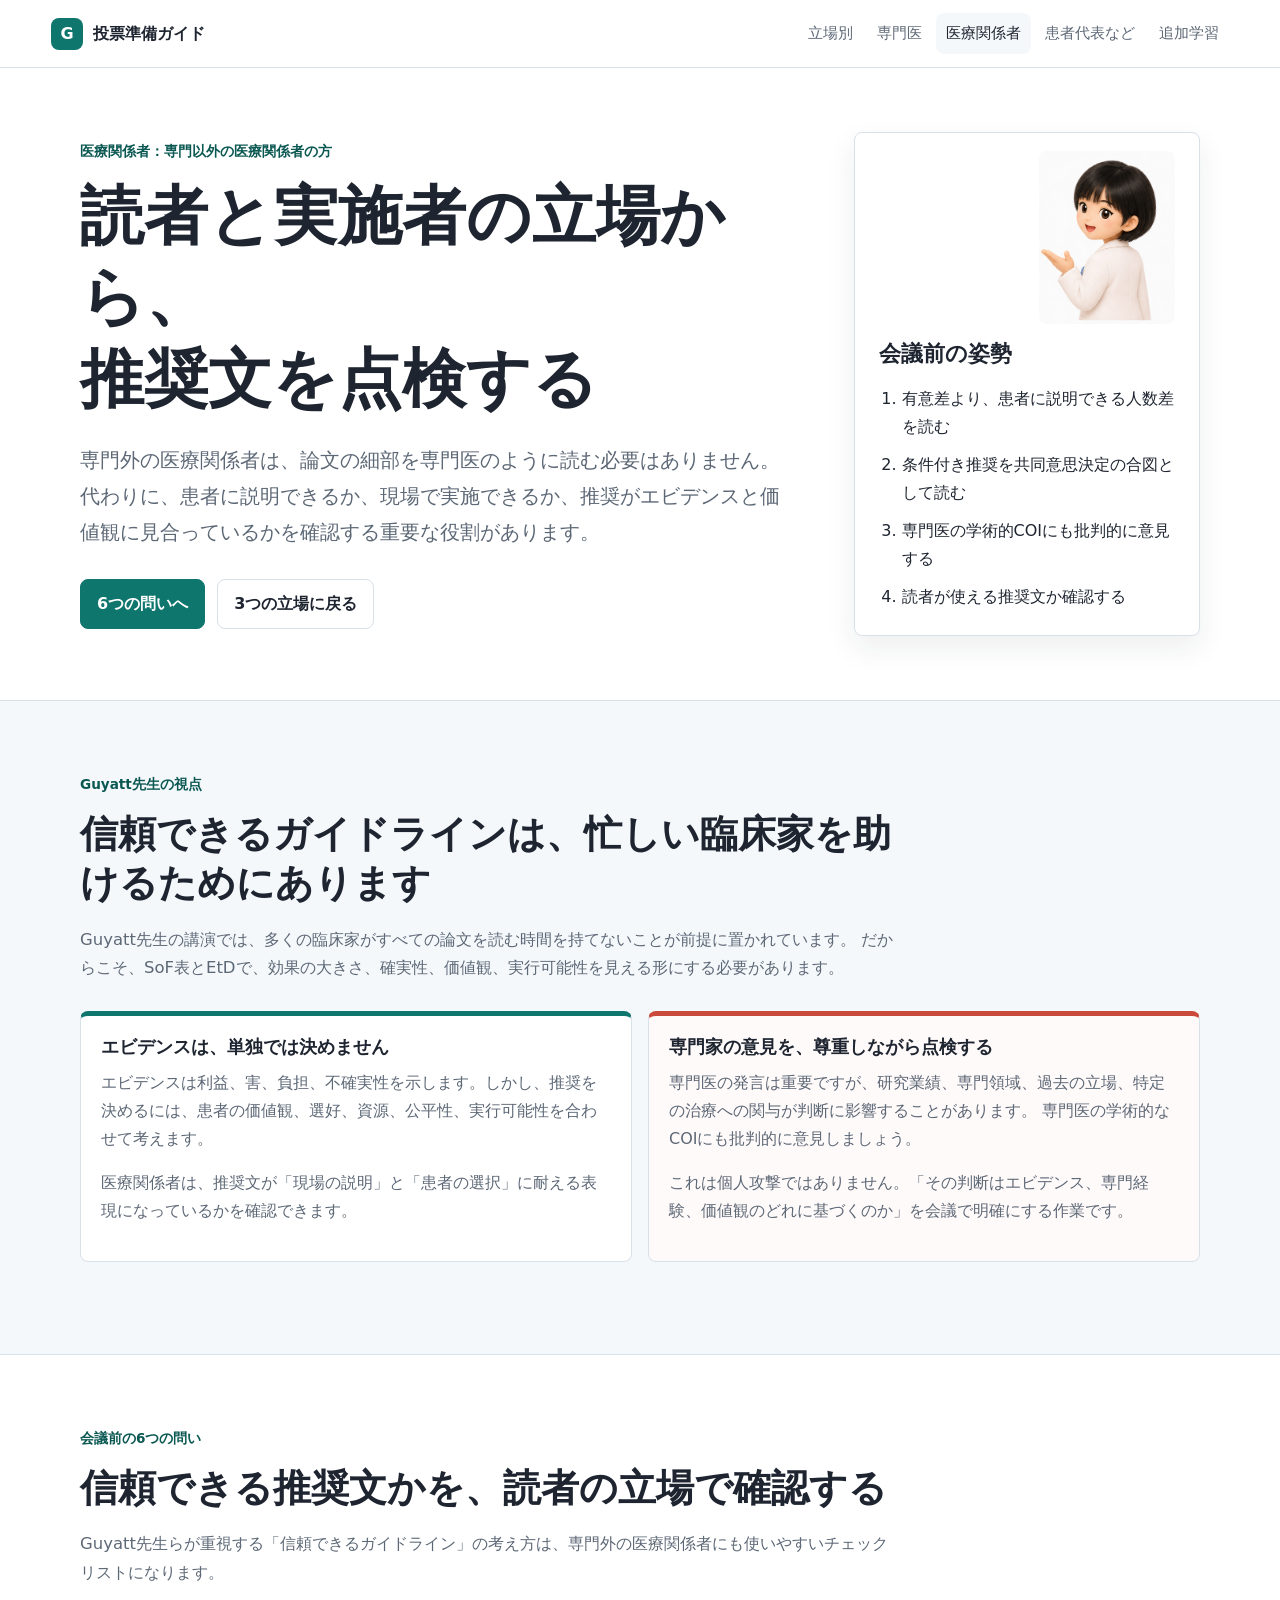
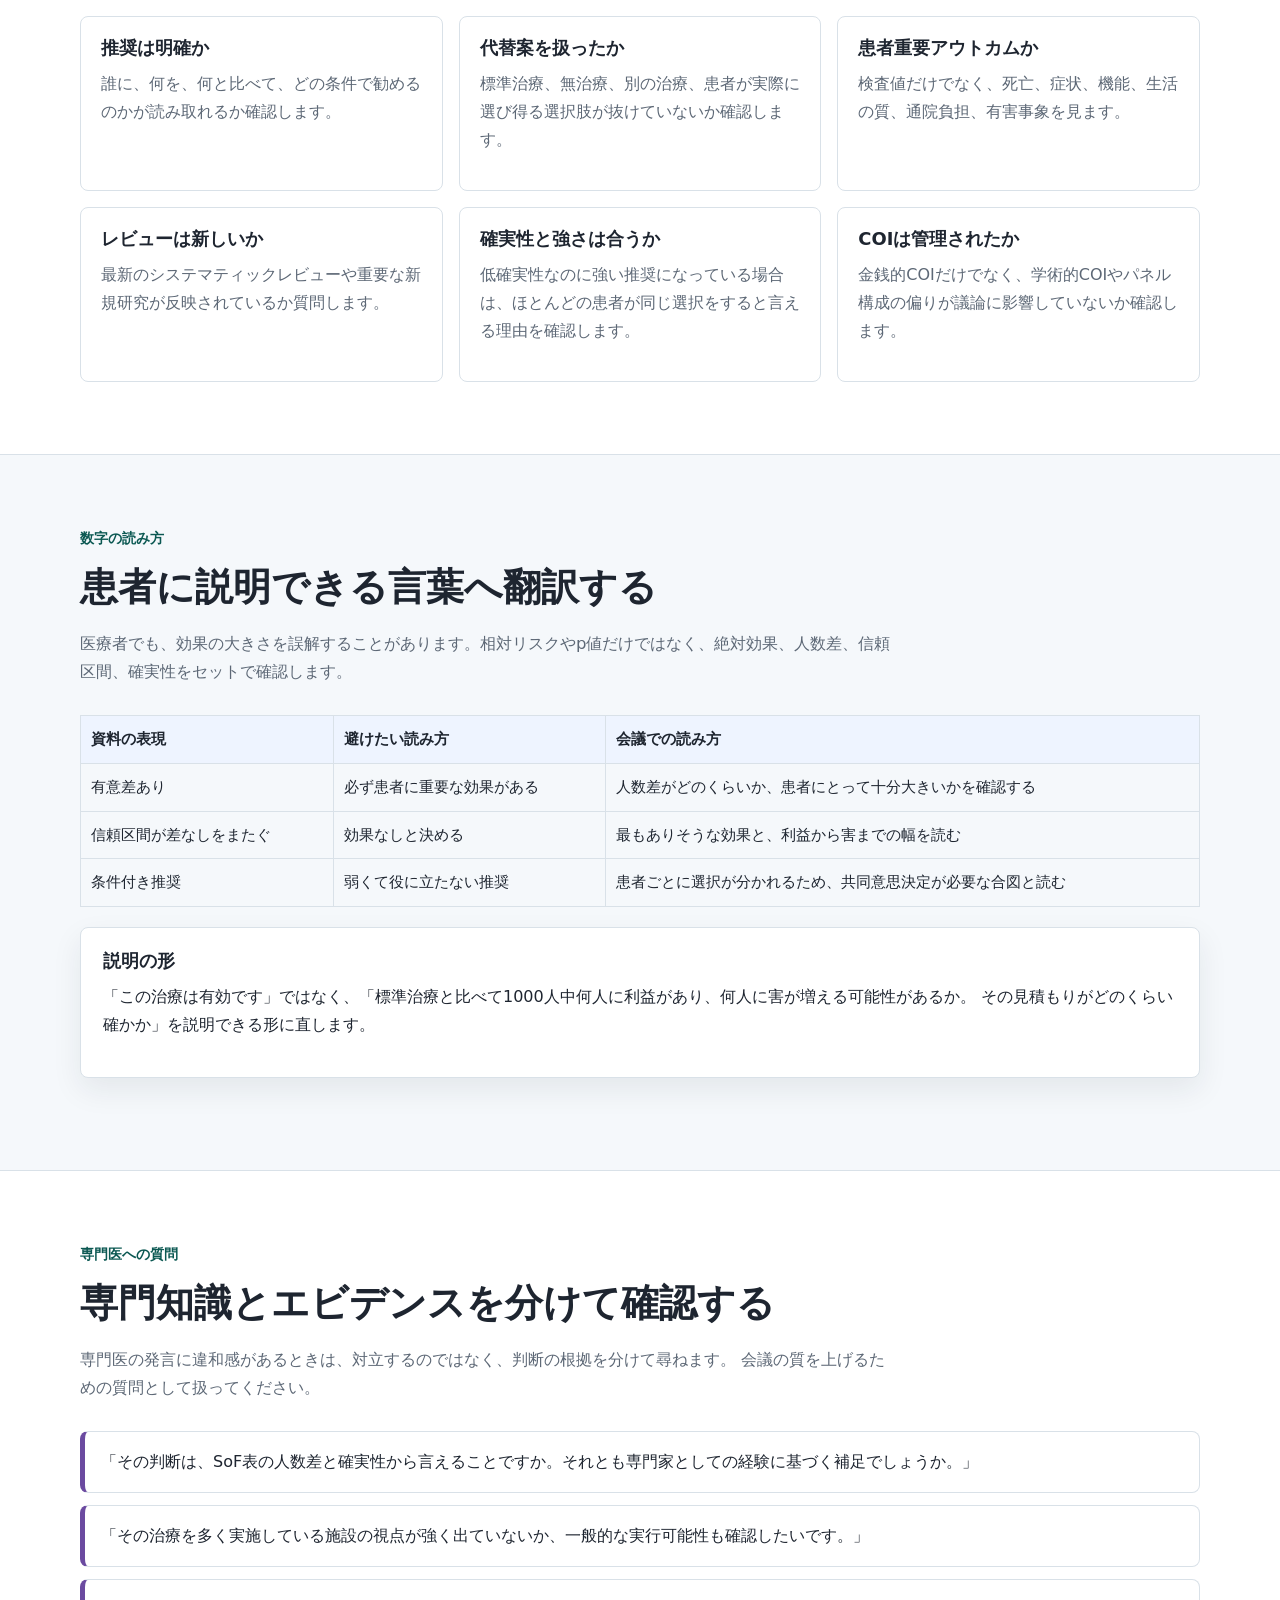
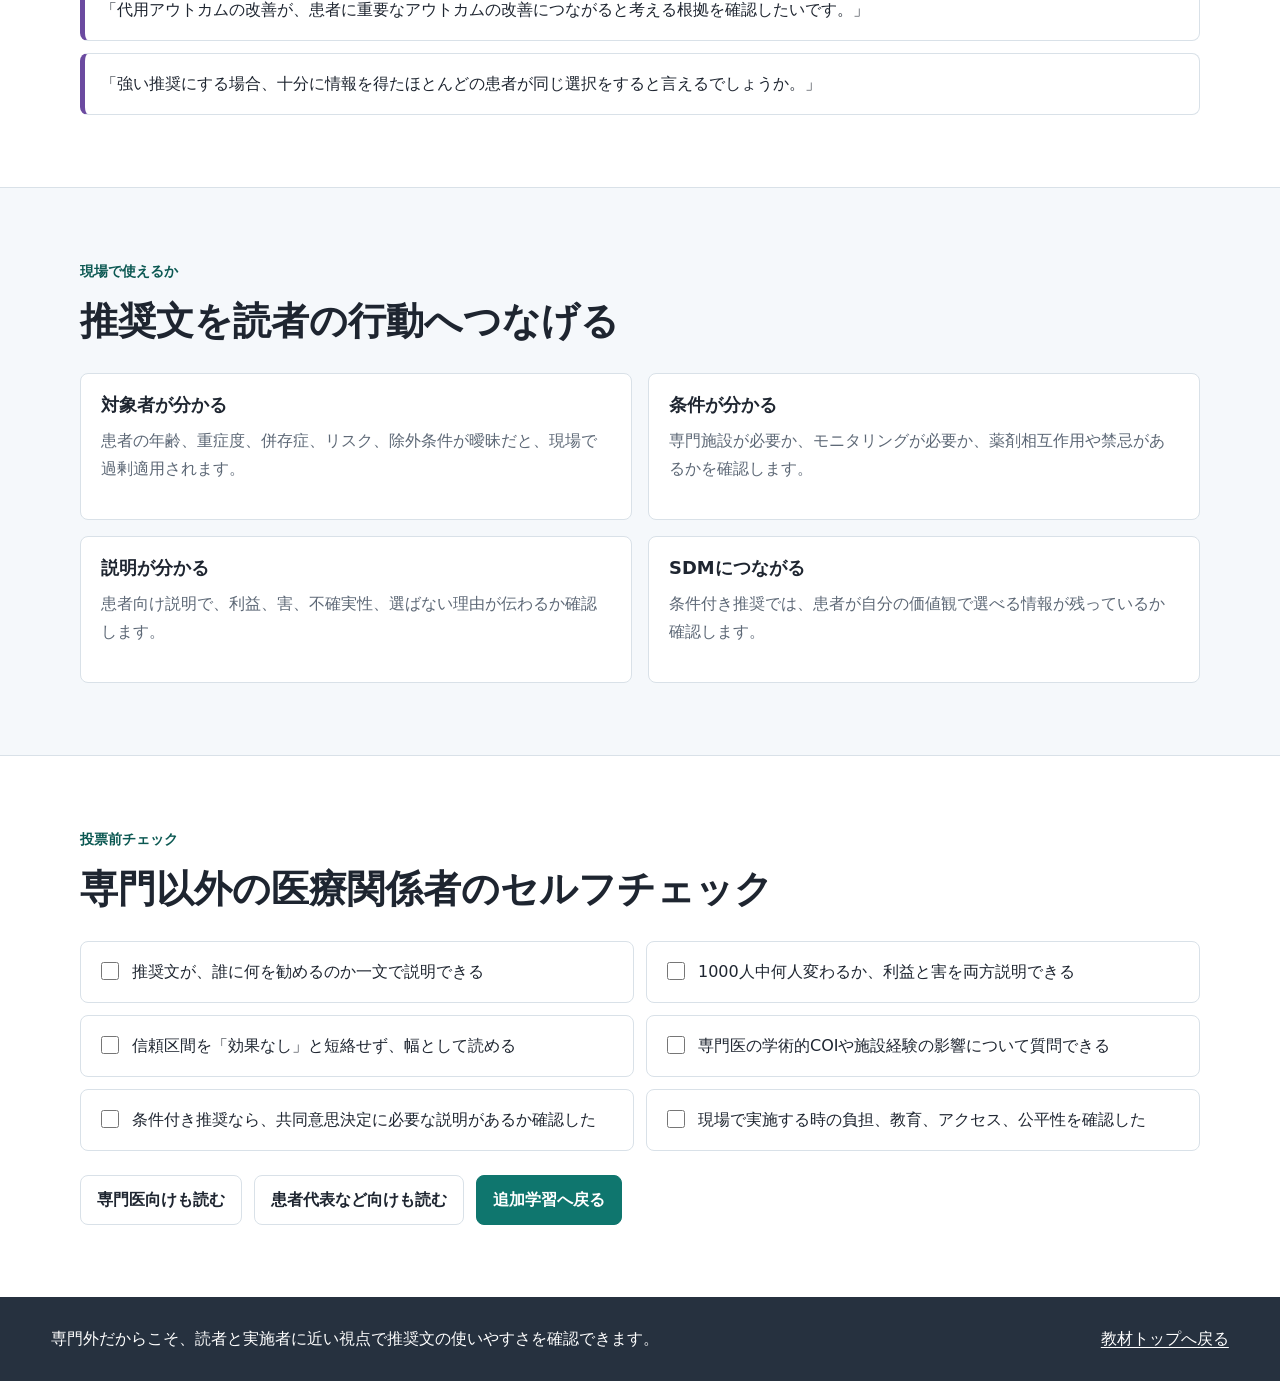
==== clinician.html @ 9519b61e "Add role-specific panelist guide pages" ====
<!doctype html>
<html lang="ja">
  <head>
    <meta charset="utf-8">
    <meta name="viewport" content="width=device-width, initial-scale=1">
    <title>専門以外の医療関係者向け：診療ガイドラインパネル会議前の読み方</title>
    <meta
      name="description"
      content="専門外の医療関係者が、診療ガイドラインパネル会議前に推奨文、SoF表、EtD、専門医の学術的COIを確認するための補強ページ。"
    >
    <link rel="stylesheet" href="assets/styles.css">
  </head>
  <body>
    <header class="topbar" data-topbar>
      <a class="brand" href="index.html#top" aria-label="教材トップへ">
        <span class="brand-mark" aria-hidden="true">G</span>
        <span>投票準備ガイド</span>
      </a>
      <nav class="topnav" aria-label="立場別ページナビゲーション">
        <a href="index.html#audience-paths">立場別</a>
        <a href="specialist.html">専門医</a>
        <a href="clinician.html" aria-current="page">医療関係者</a>
        <a href="public.html">患者代表など</a>
        <a href="index.html#advanced-learning">追加学習</a>
      </nav>
    </header>

    <main>
      <section class="hero section audience-hero">
        <div class="hero-copy">
          <p class="eyebrow">医療関係者：専門以外の医療関係者の方</p>
          <h1>
            <span class="phrase">読者と実施者の立場から、</span><span class="phrase">推奨文を点検する</span>
          </h1>
          <p class="lead">
            専門外の医療関係者は、論文の細部を専門医のように読む必要はありません。
            代わりに、患者に説明できるか、現場で実施できるか、推奨がエビデンスと価値観に見合っているかを確認する重要な役割があります。
          </p>
          <div class="page-actions">
            <a class="button primary" href="#six-questions">6つの問いへ</a>
            <a class="button secondary" href="index.html#audience-paths">3つの立場に戻る</a>
          </div>
        </div>
        <aside class="hero-tool role-tool">
          <img class="mentor-avatar" src="assets/mentor/mentor-guide.jpg" alt="案内役が説明しているイラスト">
          <h2>会議前の姿勢</h2>
          <ol class="goal-list">
            <li>有意差より、患者に説明できる人数差を読む</li>
            <li>条件付き推奨を共同意思決定の合図として読む</li>
            <li>専門医の学術的COIにも批判的に意見する</li>
            <li>読者が使える推奨文か確認する</li>
          </ol>
        </aside>
      </section>

      <section class="section band">
        <div class="section-head">
          <p class="eyebrow">Guyatt先生の視点</p>
          <h2>信頼できるガイドラインは、忙しい臨床家を助けるためにあります</h2>
          <p>
            Guyatt先生の講演では、多くの臨床家がすべての論文を読む時間を持てないことが前提に置かれています。
            だからこそ、SoF表とEtDで、効果の大きさ、確実性、価値観、実行可能性を見える形にする必要があります。
          </p>
        </div>
        <div class="concept-grid">
          <article class="concept-card">
            <h3>エビデンスは、単独では決めません</h3>
            <p>
              エビデンスは利益、害、負担、不確実性を示します。しかし、推奨を決めるには、患者の価値観、選好、資源、公平性、実行可能性を合わせて考えます。
            </p>
            <p class="muted">
              医療関係者は、推奨文が「現場の説明」と「患者の選択」に耐える表現になっているかを確認できます。
            </p>
          </article>
          <article class="concept-card strong-card">
            <h3>専門家の意見を、尊重しながら点検する</h3>
            <p>
              専門医の発言は重要ですが、研究業績、専門領域、過去の立場、特定の治療への関与が判断に影響することがあります。
              専門医の学術的なCOIにも批判的に意見しましょう。
            </p>
            <p class="muted">
              これは個人攻撃ではありません。「その判断はエビデンス、専門経験、価値観のどれに基づくのか」を会議で明確にする作業です。
            </p>
          </article>
        </div>
      </section>

      <section id="six-questions" class="section">
        <div class="section-head">
          <p class="eyebrow">会議前の6つの問い</p>
          <h2>信頼できる推奨文かを、読者の立場で確認する</h2>
          <p>
            Guyatt先生らが重視する「信頼できるガイドライン」の考え方は、専門外の医療関係者にも使いやすいチェックリストになります。
          </p>
        </div>
        <div class="route-grid">
          <article class="info-card">
            <h3>推奨は明確か</h3>
            <p>誰に、何を、何と比べて、どの条件で勧めるのかが読み取れるか確認します。</p>
          </article>
          <article class="info-card">
            <h3>代替案を扱ったか</h3>
            <p>標準治療、無治療、別の治療、患者が実際に選び得る選択肢が抜けていないか確認します。</p>
          </article>
          <article class="info-card">
            <h3>患者重要アウトカムか</h3>
            <p>検査値だけでなく、死亡、症状、機能、生活の質、通院負担、有害事象を見ます。</p>
          </article>
          <article class="info-card">
            <h3>レビューは新しいか</h3>
            <p>最新のシステマティックレビューや重要な新規研究が反映されているか質問します。</p>
          </article>
          <article class="info-card">
            <h3>確実性と強さは合うか</h3>
            <p>低確実性なのに強い推奨になっている場合は、ほとんどの患者が同じ選択をすると言える理由を確認します。</p>
          </article>
          <article class="info-card">
            <h3>COIは管理されたか</h3>
            <p>金銭的COIだけでなく、学術的COIやパネル構成の偏りが議論に影響していないか確認します。</p>
          </article>
        </div>
      </section>

      <section class="section band">
        <div class="section-head">
          <p class="eyebrow">数字の読み方</p>
          <h2>患者に説明できる言葉へ翻訳する</h2>
          <p>
            医療者でも、効果の大きさを誤解することがあります。相対リスクやp値だけではなく、絶対効果、人数差、信頼区間、確実性をセットで確認します。
          </p>
        </div>
        <table class="mini-table">
          <thead>
            <tr>
              <th>資料の表現</th>
              <th>避けたい読み方</th>
              <th>会議での読み方</th>
            </tr>
          </thead>
          <tbody>
            <tr>
              <td>有意差あり</td>
              <td>必ず患者に重要な効果がある</td>
              <td>人数差がどのくらいか、患者にとって十分大きいかを確認する</td>
            </tr>
            <tr>
              <td>信頼区間が差なしをまたぐ</td>
              <td>効果なしと決める</td>
              <td>最もありそうな効果と、利益から害までの幅を読む</td>
            </tr>
            <tr>
              <td>条件付き推奨</td>
              <td>弱くて役に立たない推奨</td>
              <td>患者ごとに選択が分かれるため、共同意思決定が必要な合図と読む</td>
            </tr>
          </tbody>
        </table>
        <div class="example-panel">
          <h3>説明の形</h3>
          <p>
            「この治療は有効です」ではなく、「標準治療と比べて1000人中何人に利益があり、何人に害が増える可能性があるか。
            その見積もりがどのくらい確かか」を説明できる形に直します。
          </p>
        </div>
      </section>

      <section class="section">
        <div class="section-head">
          <p class="eyebrow">専門医への質問</p>
          <h2>専門知識とエビデンスを分けて確認する</h2>
          <p>
            専門医の発言に違和感があるときは、対立するのではなく、判断の根拠を分けて尋ねます。
            会議の質を上げるための質問として扱ってください。
          </p>
        </div>
        <div class="template-list">
          <p>「その判断は、SoF表の人数差と確実性から言えることですか。それとも専門家としての経験に基づく補足でしょうか。」</p>
          <p>「その治療を多く実施している施設の視点が強く出ていないか、一般的な実行可能性も確認したいです。」</p>
          <p>「代用アウトカムの改善が、患者に重要なアウトカムの改善につながると考える根拠を確認したいです。」</p>
          <p>「強い推奨にする場合、十分に情報を得たほとんどの患者が同じ選択をすると言えるでしょうか。」</p>
        </div>
      </section>

      <section class="section band">
        <div class="section-head">
          <p class="eyebrow">現場で使えるか</p>
          <h2>推奨文を読者の行動へつなげる</h2>
        </div>
        <div class="lesson-grid">
          <article class="lesson">
            <h3>対象者が分かる</h3>
            <p>患者の年齢、重症度、併存症、リスク、除外条件が曖昧だと、現場で過剰適用されます。</p>
          </article>
          <article class="lesson">
            <h3>条件が分かる</h3>
            <p>専門施設が必要か、モニタリングが必要か、薬剤相互作用や禁忌があるかを確認します。</p>
          </article>
          <article class="lesson">
            <h3>説明が分かる</h3>
            <p>患者向け説明で、利益、害、不確実性、選ばない理由が伝わるか確認します。</p>
          </article>
          <article class="lesson">
            <h3>SDMにつながる</h3>
            <p>条件付き推奨では、患者が自分の価値観で選べる情報が残っているか確認します。</p>
          </article>
        </div>
      </section>

      <section class="section">
        <div class="section-head">
          <p class="eyebrow">投票前チェック</p>
          <h2>専門以外の医療関係者のセルフチェック</h2>
        </div>
        <div class="checklist">
          <label><input type="checkbox"> 推奨文が、誰に何を勧めるのか一文で説明できる</label>
          <label><input type="checkbox"> 1000人中何人変わるか、利益と害を両方説明できる</label>
          <label><input type="checkbox"> 信頼区間を「効果なし」と短絡せず、幅として読める</label>
          <label><input type="checkbox"> 専門医の学術的COIや施設経験の影響について質問できる</label>
          <label><input type="checkbox"> 条件付き推奨なら、共同意思決定に必要な説明があるか確認した</label>
          <label><input type="checkbox"> 現場で実施する時の負担、教育、アクセス、公平性を確認した</label>
        </div>
        <div class="page-actions next-actions">
          <a class="button secondary" href="specialist.html">専門医向けも読む</a>
          <a class="button secondary" href="public.html">患者代表など向けも読む</a>
          <a class="button primary" href="index.html#advanced-learning">追加学習へ戻る</a>
        </div>
      </section>
    </main>

    <footer class="site-footer">
      <p>専門外だからこそ、読者と実施者に近い視点で推奨文の使いやすさを確認できます。</p>
      <a href="index.html#top">教材トップへ戻る</a>
    </footer>
  </body>
</html>
---- assets/styles.css ----
:root {
  --ink: #1e2530;
  --muted: #5d6876;
  --line: #d9e1e8;
  --paper: #ffffff;
  --soft: #f5f8fb;
  --teal: #0f766e;
  --teal-dark: #0b5852;
  --blue: #315fbc;
  --coral: #c94a3b;
  --amber: #b47705;
  --green: #2b7b42;
  --violet: #6b4aa0;
  --shadow: 0 12px 30px rgba(30, 37, 48, 0.08);
}

* {
  box-sizing: border-box;
}

html {
  scroll-behavior: smooth;
}

body {
  margin: 0;
  color: var(--ink);
  font-family: "Yu Gothic", "YuGothic", "Hiragino Sans", "Meiryo", system-ui, sans-serif;
  line-height: 1.75;
  background: var(--paper);
  overflow-x: hidden;
}

a {
  color: var(--blue);
  text-decoration-thickness: 0.08em;
  text-underline-offset: 0.18em;
}

img {
  max-width: 100%;
  display: block;
}

.topbar {
  position: sticky;
  top: 0;
  z-index: 20;
  display: flex;
  align-items: center;
  justify-content: space-between;
  gap: 24px;
  min-height: 68px;
  padding: 12px clamp(18px, 4vw, 56px);
  background: rgba(255, 255, 255, 0.94);
  border-bottom: 1px solid var(--line);
  backdrop-filter: blur(16px);
}

.brand {
  display: inline-flex;
  align-items: center;
  gap: 10px;
  color: var(--ink);
  font-weight: 700;
  text-decoration: none;
  white-space: nowrap;
}

.brand-mark {
  display: inline-grid;
  place-items: center;
  width: 32px;
  height: 32px;
  color: #fff;
  background: var(--teal);
  border-radius: 8px;
  font-weight: 800;
}

.topnav {
  display: flex;
  align-items: center;
  gap: 4px;
  flex-wrap: wrap;
  justify-content: flex-end;
}

.topnav a {
  padding: 7px 10px;
  color: var(--muted);
  text-decoration: none;
  border-radius: 8px;
  font-size: 0.94rem;
}

.topnav a:hover,
.topnav a:focus-visible,
.topnav a[aria-current="page"] {
  color: var(--ink);
  background: var(--soft);
}

.section {
  width: min(1120px, calc(100% - 32px));
  margin: 0 auto;
  padding: 72px 0;
}

section[id] {
  scroll-margin-top: 170px;
}

.band {
  width: 100%;
  max-width: none;
  padding-inline: max(16px, calc((100vw - 1120px) / 2));
  background: var(--soft);
  border-top: 1px solid var(--line);
  border-bottom: 1px solid var(--line);
}

.hero {
  display: grid;
  grid-template-columns: minmax(0, 1.35fr) minmax(310px, 0.65fr);
  gap: clamp(28px, 5vw, 56px);
  align-items: center;
  min-height: 680px;
  padding-top: 64px;
  padding-bottom: 64px;
}

.hero > * {
  min-width: 0;
}

.eyebrow {
  margin: 0 0 12px;
  color: var(--teal-dark);
  font-size: 0.85rem;
  font-weight: 800;
  letter-spacing: 0;
}

h1,
h2,
h3 {
  line-height: 1.28;
  letter-spacing: 0;
  overflow-wrap: break-word;
  line-break: strict;
}

p,
li,
dd,
figcaption,
td,
th,
label,
a {
  overflow-wrap: anywhere;
}

h1 {
  max-width: 840px;
  margin: 0;
  font-size: clamp(2.1rem, 5vw, 4.6rem);
}

.phrase {
  display: inline-block;
}

h2 {
  margin: 0 0 18px;
  font-size: clamp(1.7rem, 3vw, 2.6rem);
}

h3 {
  margin: 0 0 10px;
  font-size: 1.12rem;
}

p {
  margin: 0 0 1rem;
}

.lead {
  max-width: 780px;
  margin-top: 22px;
  color: var(--muted);
  font-size: clamp(1.05rem, 2vw, 1.28rem);
}

.hero-actions {
  display: flex;
  flex-wrap: wrap;
  gap: 12px;
  margin-top: 28px;
}

.page-actions {
  display: flex;
  flex-wrap: wrap;
  gap: 12px;
  margin-top: 28px;
}

.button {
  display: inline-flex;
  align-items: center;
  justify-content: center;
  min-height: 44px;
  padding: 10px 16px;
  border: 1px solid var(--line);
  border-radius: 8px;
  font: inherit;
  font-weight: 700;
  text-decoration: none;
  cursor: pointer;
}

.button.primary {
  color: #fff;
  background: var(--teal);
  border-color: var(--teal);
}

.button.secondary {
  color: var(--ink);
  background: #fff;
}

.button:hover,
.button:focus-visible {
  border-color: var(--teal);
}

.hero-tool,
.check-panel,
.case-box,
.vote-form {
  padding: 24px;
  background: #fff;
  border: 1px solid var(--line);
  border-radius: 8px;
  box-shadow: var(--shadow);
}

.hero-tool h2 {
  font-size: 1.35rem;
}

.audience-hero {
  min-height: 0;
}

.role-tool {
  align-self: start;
}

.mentor-avatar {
  width: 150px;
  max-width: 46%;
  margin: -6px 0 16px auto;
  border-radius: 8px;
}

.goal-list {
  padding-left: 1.4rem;
  margin: 0;
}

.goal-list li + li {
  margin-top: 10px;
}

.section-head {
  max-width: 820px;
  margin-bottom: 28px;
}

.section-head p:not(.eyebrow) {
  color: var(--muted);
  font-size: 1.03rem;
}

.figure-panel {
  margin: 28px 0;
  padding: clamp(14px, 2vw, 22px);
  background: #fff;
  border: 1px solid var(--line);
  border-radius: 8px;
  box-shadow: var(--shadow);
  overflow-x: auto;
}

.figure-panel.compact {
  margin: 0;
}

figcaption {
  margin-top: 14px;
  color: var(--muted);
  font-size: 0.94rem;
}

.route-grid,
.concept-grid,
.lesson-grid,
.etd-grid {
  display: grid;
  grid-template-columns: repeat(3, minmax(0, 1fr));
  gap: 16px;
}

.route-grid.four-step {
  grid-template-columns: repeat(4, minmax(0, 1fr));
}

.concept-grid {
  grid-template-columns: repeat(2, minmax(0, 1fr));
  margin-bottom: 20px;
}

.lesson-grid,
.etd-grid {
  grid-template-columns: repeat(2, minmax(0, 1fr));
}

.info-card,
.concept-card,
.lesson,
.etd-grid article,
.timeline-item,
.post-flow article {
  min-width: 0;
  padding: 20px;
  background: #fff;
  border: 1px solid var(--line);
  border-radius: 8px;
}

.concept-card {
  border-top: 5px solid var(--teal);
}

.concept-card.strong-card {
  border-top-color: var(--coral);
  background: #fffafa;
}

.info-card p,
.concept-card p,
.lesson p,
.etd-grid p,
.timeline p,
.muted {
  color: var(--muted);
}

.narrow-head {
  margin-top: 28px;
}

.reading-steps,
.example-panel {
  margin: 20px 0;
  padding: 22px;
  background: #fff;
  border: 1px solid var(--line);
  border-radius: 8px;
  box-shadow: var(--shadow);
}

.video-layout {
  display: grid;
  grid-template-columns: minmax(0, 1fr);
  gap: 20px;
  align-items: stretch;
  max-width: 780px;
}

.video-card {
  position: relative;
  min-height: 320px;
  overflow: hidden;
  background: #101722;
  border: 1px solid var(--line);
  border-radius: 8px;
  box-shadow: var(--shadow);
}

.video-link {
  display: block;
  color: #fff;
  text-decoration: none;
}

.video-link img {
  width: 100%;
  height: 100%;
  min-height: 320px;
  object-fit: cover;
  opacity: 0.76;
}

.play-badge {
  position: absolute;
  left: 24px;
  bottom: 24px;
  display: inline-flex;
  align-items: center;
  min-height: 46px;
  padding: 10px 16px;
  color: #fff;
  background: var(--teal);
  border-radius: 8px;
  font-weight: 800;
  box-shadow: 0 10px 26px rgba(0, 0, 0, 0.22);
}

.video-card iframe {
  position: absolute;
  inset: 0;
  width: 100%;
  height: 100%;
  border: 0;
}

.meeting-layout {
  display: grid;
  grid-template-columns: minmax(0, 1.05fr) minmax(320px, 0.95fr);
  gap: 22px;
  align-items: start;
}

.meeting-photo {
  margin: 0;
  padding: 14px;
  background: #fff;
  border: 1px solid var(--line);
  border-radius: 8px;
  box-shadow: var(--shadow);
}

.meeting-photo img {
  width: 100%;
  aspect-ratio: 16 / 10;
  object-fit: cover;
  border-radius: 6px;
}

.meeting-points {
  display: grid;
  grid-template-columns: repeat(2, minmax(0, 1fr));
  gap: 14px;
}

.post-flow {
  display: grid;
  grid-template-columns: repeat(4, minmax(0, 1fr));
  gap: 16px;
}

.mentor-callout,
.mentor-note {
  display: grid;
  grid-template-columns: 120px minmax(0, 1fr);
  gap: 16px;
  align-items: center;
  padding: 18px;
  background: #fff;
  border: 1px solid var(--line);
  border-left: 5px solid var(--teal);
  border-radius: 8px;
  box-shadow: var(--shadow);
}

.mentor-callout img,
.mentor-note img {
  width: 120px;
  border-radius: 8px;
}

.mentor-callout h3 {
  margin-top: 0;
}

.mentor-note {
  margin-top: 22px;
  grid-template-columns: 92px minmax(0, 1fr);
}

.mentor-note img {
  width: 92px;
}

.mentor-note.illustration-only {
  width: max-content;
  grid-template-columns: 92px;
}

.reading-steps ol {
  margin: 0;
  padding-left: 1.45rem;
}

.reading-steps li + li {
  margin-top: 8px;
}

.evidence-table td:first-child,
.evidence-table th:first-child {
  width: 18%;
  font-weight: 800;
}

.timeline {
  display: grid;
  grid-template-columns: repeat(3, minmax(0, 1fr));
  gap: 16px;
}

.time-badge {
  display: inline-block;
  margin-bottom: 12px;
  padding: 3px 9px;
  color: #fff;
  background: var(--amber);
  border-radius: 999px;
  font-size: 0.82rem;
  font-weight: 800;
}

.two-col {
  display: grid;
  grid-template-columns: minmax(0, 1fr) minmax(300px, 0.8fr);
  gap: clamp(24px, 5vw, 52px);
  align-items: start;
}

.callout {
  margin-top: 20px;
  padding: 16px 18px;
  background: #eff8f6;
  border-left: 5px solid var(--teal);
  border-radius: 8px;
}

.pico-list {
  margin: 0;
}

.pico-list div {
  display: grid;
  grid-template-columns: 42px minmax(0, 1fr);
  gap: 12px;
  padding: 12px 0;
  border-bottom: 1px solid var(--line);
}

.pico-list div:last-child {
  border-bottom: 0;
}

.pico-list dt {
  display: grid;
  place-items: center;
  width: 36px;
  height: 36px;
  color: #fff;
  background: var(--blue);
  border-radius: 8px;
  font-weight: 800;
}

.pico-list dd {
  margin: 0;
  color: var(--muted);
}

.forest-wrap {
  position: relative;
  padding: 28px 18px 18px;
  margin-bottom: 20px;
  background: #fff;
  border: 1px solid var(--line);
  border-radius: 8px;
}

.forest-wrap::before {
  content: "";
  position: absolute;
  top: 62px;
  bottom: 24px;
  left: 50%;
  width: 2px;
  background: var(--coral);
}

.clinical-threshold {
  position: absolute;
  top: 62px;
  bottom: 24px;
  left: calc(50% + 28px);
  width: 2px;
  background: var(--blue);
}

.clinical-threshold span {
  position: absolute;
  left: 10px;
  top: -20px;
  width: max-content;
  color: var(--coral);
  font-size: 0.9rem;
  font-weight: 800;
  white-space: nowrap;
}

.forest-axis {
  display: grid;
  grid-template-columns: repeat(3, 1fr);
  gap: 8px;
  margin-bottom: 14px;
  color: var(--muted);
  font-size: 0.9rem;
  text-align: center;
}

.forest-row {
  display: grid;
  grid-template-columns: 120px minmax(0, 1fr);
  align-items: center;
  gap: 12px;
  min-height: 46px;
}

.forest-row i {
  position: relative;
  display: block;
  height: 3px;
  margin-left: calc(var(--left) - var(--width) / 2);
  width: var(--width);
  background: var(--blue);
}

.forest-row i::after {
  content: "";
  position: absolute;
  left: 50%;
  top: 50%;
  width: 13px;
  height: 13px;
  background: var(--blue);
  transform: translate(-50%, -50%) rotate(45deg);
}

.forest-row .pooled {
  height: 5px;
  background: var(--teal);
}

.forest-row .pooled::after {
  width: 17px;
  height: 17px;
  background: var(--teal);
}

.plain-list {
  padding-left: 1.2rem;
}

.plain-list li + li {
  margin-top: 10px;
}

.checklist {
  display: grid;
  grid-template-columns: repeat(2, minmax(0, 1fr));
  gap: 12px;
}

.checklist label {
  display: flex;
  gap: 10px;
  align-items: flex-start;
  padding: 16px;
  background: #fff;
  border: 1px solid var(--line);
  border-radius: 8px;
}

input[type="checkbox"],
input[type="radio"] {
  width: 18px;
  height: 18px;
  margin-top: 0.28rem;
  accent-color: var(--teal);
  flex: 0 0 auto;
}

.progress-note {
  margin-top: 14px;
  font-weight: 800;
}

.practice-layout {
  display: grid;
  grid-template-columns: minmax(0, 1fr) minmax(320px, 0.85fr);
  gap: 20px;
  align-items: start;
}

.mini-table {
  width: 100%;
  border-collapse: collapse;
  margin: 18px 0;
  font-size: 0.95rem;
}

.mini-table th,
.mini-table td {
  padding: 10px;
  border: 1px solid var(--line);
  vertical-align: top;
}

.mini-table th {
  background: #eef4ff;
  text-align: left;
}

@media (max-width: 700px) {
  .mini-table {
    display: block;
    overflow-x: auto;
    white-space: normal;
  }

  .figure-panel img[src$=".svg"] {
    width: 680px;
    max-width: none;
  }

  .figure-panel.compact img[src$=".svg"] {
    width: 560px;
  }
}

.vote-form fieldset {
  margin: 0 0 18px;
  padding: 0;
  border: 0;
}

.vote-form legend {
  margin-bottom: 10px;
  font-weight: 800;
}

.vote-form label:not(.text-label) {
  display: flex;
  gap: 10px;
  align-items: flex-start;
  margin-bottom: 10px;
}

.text-label {
  display: block;
  margin-bottom: 8px;
  font-weight: 800;
}

textarea {
  width: 100%;
  resize: vertical;
  min-height: 130px;
  padding: 12px;
  border: 1px solid var(--line);
  border-radius: 8px;
  font: inherit;
}

.feedback {
  display: block;
  min-height: 52px;
  margin-top: 16px;
  padding: 14px;
  color: var(--ink);
  background: #fff8e8;
  border: 1px solid #efd08d;
  border-radius: 8px;
}

.template-list {
  display: grid;
  gap: 12px;
}

.template-list p {
  margin: 0;
  padding: 16px;
  background: #fff;
  border: 1px solid var(--line);
  border-left: 5px solid var(--violet);
  border-radius: 8px;
}

.lesson.warning {
  border-left: 5px solid var(--coral);
}

.sources {
  padding-bottom: 90px;
}

.source-list {
  padding-left: 1.2rem;
}

.source-list li + li {
  margin-top: 8px;
}

.next-actions {
  margin-top: 24px;
}

.audience-paths {
  padding-top: 58px;
  scroll-margin-top: 170px;
}

.audience-buttons {
  display: grid;
  grid-template-columns: repeat(3, minmax(0, 1fr));
  gap: 14px;
  margin: 22px 0 24px;
}

.audience-button {
  display: flex;
  min-width: 0;
  min-height: 128px;
  flex-direction: column;
  gap: 6px;
  justify-content: space-between;
  padding: 18px;
  color: var(--ink);
  background: #fff;
  border: 1px solid var(--line);
  border-left: 5px solid var(--teal);
  border-radius: 8px;
  box-shadow: var(--shadow);
  text-decoration: none;
}

.audience-button:hover,
.audience-button:focus-visible {
  border-color: var(--teal);
  border-left-color: var(--teal);
  transform: translateY(-1px);
}

.audience-button span {
  color: var(--teal-dark);
  font-size: 0.9rem;
  font-weight: 800;
}

.audience-button strong {
  display: block;
  font-size: 1.02rem;
  line-height: 1.45;
}

.audience-button em {
  color: var(--muted);
  font-size: 0.9rem;
  font-style: normal;
  line-height: 1.5;
}

.audience-button.specialist {
  border-left-color: var(--blue);
}

.audience-button.clinician {
  border-left-color: var(--green);
}

.audience-button.public {
  border-left-color: var(--coral);
}

.audience-grid {
  display: grid;
  grid-template-columns: repeat(3, minmax(0, 1fr));
  gap: 16px;
}

.audience-panel {
  min-width: 0;
  padding: 22px;
  background: #fff;
  border: 1px solid var(--line);
  border-radius: 8px;
  box-shadow: var(--shadow);
  scroll-margin-top: 170px;
}

.audience-panel h3 {
  margin-top: 6px;
  font-size: 1.12rem;
  line-height: 1.45;
}

.audience-panel ul {
  margin: 16px 0 0;
  padding-left: 1.2rem;
}

.audience-panel li + li {
  margin-top: 8px;
}

.audience-label {
  margin: 0;
  color: var(--teal-dark);
  font-size: 0.9rem;
  font-weight: 800;
}

.advanced-learning {
  display: grid;
  grid-template-columns: minmax(0, 1fr) minmax(220px, 340px);
  gap: clamp(24px, 5vw, 52px);
  align-items: center;
  padding-top: 32px;
}

.advanced-copy {
  min-width: 0;
}

.resource-grid {
  display: grid;
  grid-template-columns: repeat(3, minmax(0, 1fr));
  gap: 14px;
  margin-top: 20px;
}

.resource-card {
  display: block;
  min-width: 0;
  padding: 18px;
  color: var(--ink);
  background: #fff;
  border: 1px solid var(--line);
  border-radius: 8px;
  text-decoration: none;
  box-shadow: var(--shadow);
}

.resource-card:hover,
.resource-card:focus-visible {
  border-color: var(--teal);
}

.resource-card span {
  display: block;
  margin-bottom: 8px;
  color: var(--teal-dark);
  font-size: 0.86rem;
  font-weight: 800;
}

.resource-card strong {
  display: block;
  line-height: 1.45;
}

.resource-card p {
  margin: 10px 0 0;
  color: var(--muted);
  font-size: 0.92rem;
  line-height: 1.65;
}

.advanced-mentor {
  width: 100%;
  border-radius: 8px;
}

.site-footer {
  display: flex;
  justify-content: space-between;
  gap: 18px;
  padding: 28px clamp(18px, 4vw, 56px);
  color: #fff;
  background: #26313f;
}

.site-footer p {
  margin: 0;
}

.site-footer a {
  color: #fff;
  white-space: nowrap;
}

@media (max-width: 900px) {
  .hero,
  .two-col,
  .video-layout,
  .meeting-layout,
  .advanced-learning,
  .practice-layout,
  .route-grid,
  .concept-grid,
  .lesson-grid,
  .etd-grid,
  .audience-buttons,
  .audience-grid,
  .meeting-points,
  .post-flow,
  .timeline,
  .checklist {
    grid-template-columns: 1fr;
  }

  .topbar {
    align-items: flex-start;
    flex-direction: column;
    gap: 8px;
  }

  .topnav {
    justify-content: flex-start;
  }

  .resource-grid {
    grid-template-columns: 1fr;
  }

  .hero {
    min-height: auto;
  }
}

@media (max-width: 560px) {
  .topbar {
    position: static;
    padding: 10px 12px;
  }

  .topnav {
    width: 100%;
    flex-wrap: nowrap;
    overflow-x: auto;
    padding-bottom: 2px;
    scrollbar-width: thin;
  }

  .topnav a {
    flex: 0 0 auto;
  }

  .section {
    width: min(100% - 24px, 520px);
    margin-inline: auto;
    padding: 48px 0;
  }

  .band {
    width: 100%;
    max-width: none;
    padding-inline: 12px;
  }

  h1 {
    font-size: 1.9rem;
  }

  p,
  li,
  dd,
  figcaption,
  td,
  th,
  label {
    word-break: normal;
    overflow-wrap: anywhere;
    line-break: strict;
  }

  .lead {
    font-size: 1rem;
  }

  .hero-copy,
  .section-head {
    max-width: 100%;
  }

  .hero-tool,
  .mentor-callout,
  .mentor-note,
  .figure-panel,
  .meeting-photo,
  .info-card,
  .concept-card,
  .lesson,
  .etd-grid article,
  .post-flow article,
  .timeline-item,
  .case-box,
  .vote-form,
  .check-panel,
  .reading-steps,
  .example-panel,
  .audience-button,
  .audience-panel,
  .resource-card {
    max-width: 100%;
  }

  .mentor-callout,
  .mentor-note {
    grid-template-columns: 78px minmax(0, 1fr);
  }

  .mentor-callout img,
  .mentor-note img {
    width: 78px;
  }

  .video-card {
    min-height: 210px;
  }

  .video-link img {
    min-height: 210px;
  }

  .play-badge {
    left: 14px;
    right: 14px;
    bottom: 14px;
    justify-content: center;
  }

  .hero-actions {
    flex-direction: column;
  }

  .page-actions {
    flex-direction: column;
  }

  .button {
    width: 100%;
  }

  .forest-row {
    grid-template-columns: 86px minmax(0, 1fr);
  }

  .site-footer {
    display: block;
  }
}
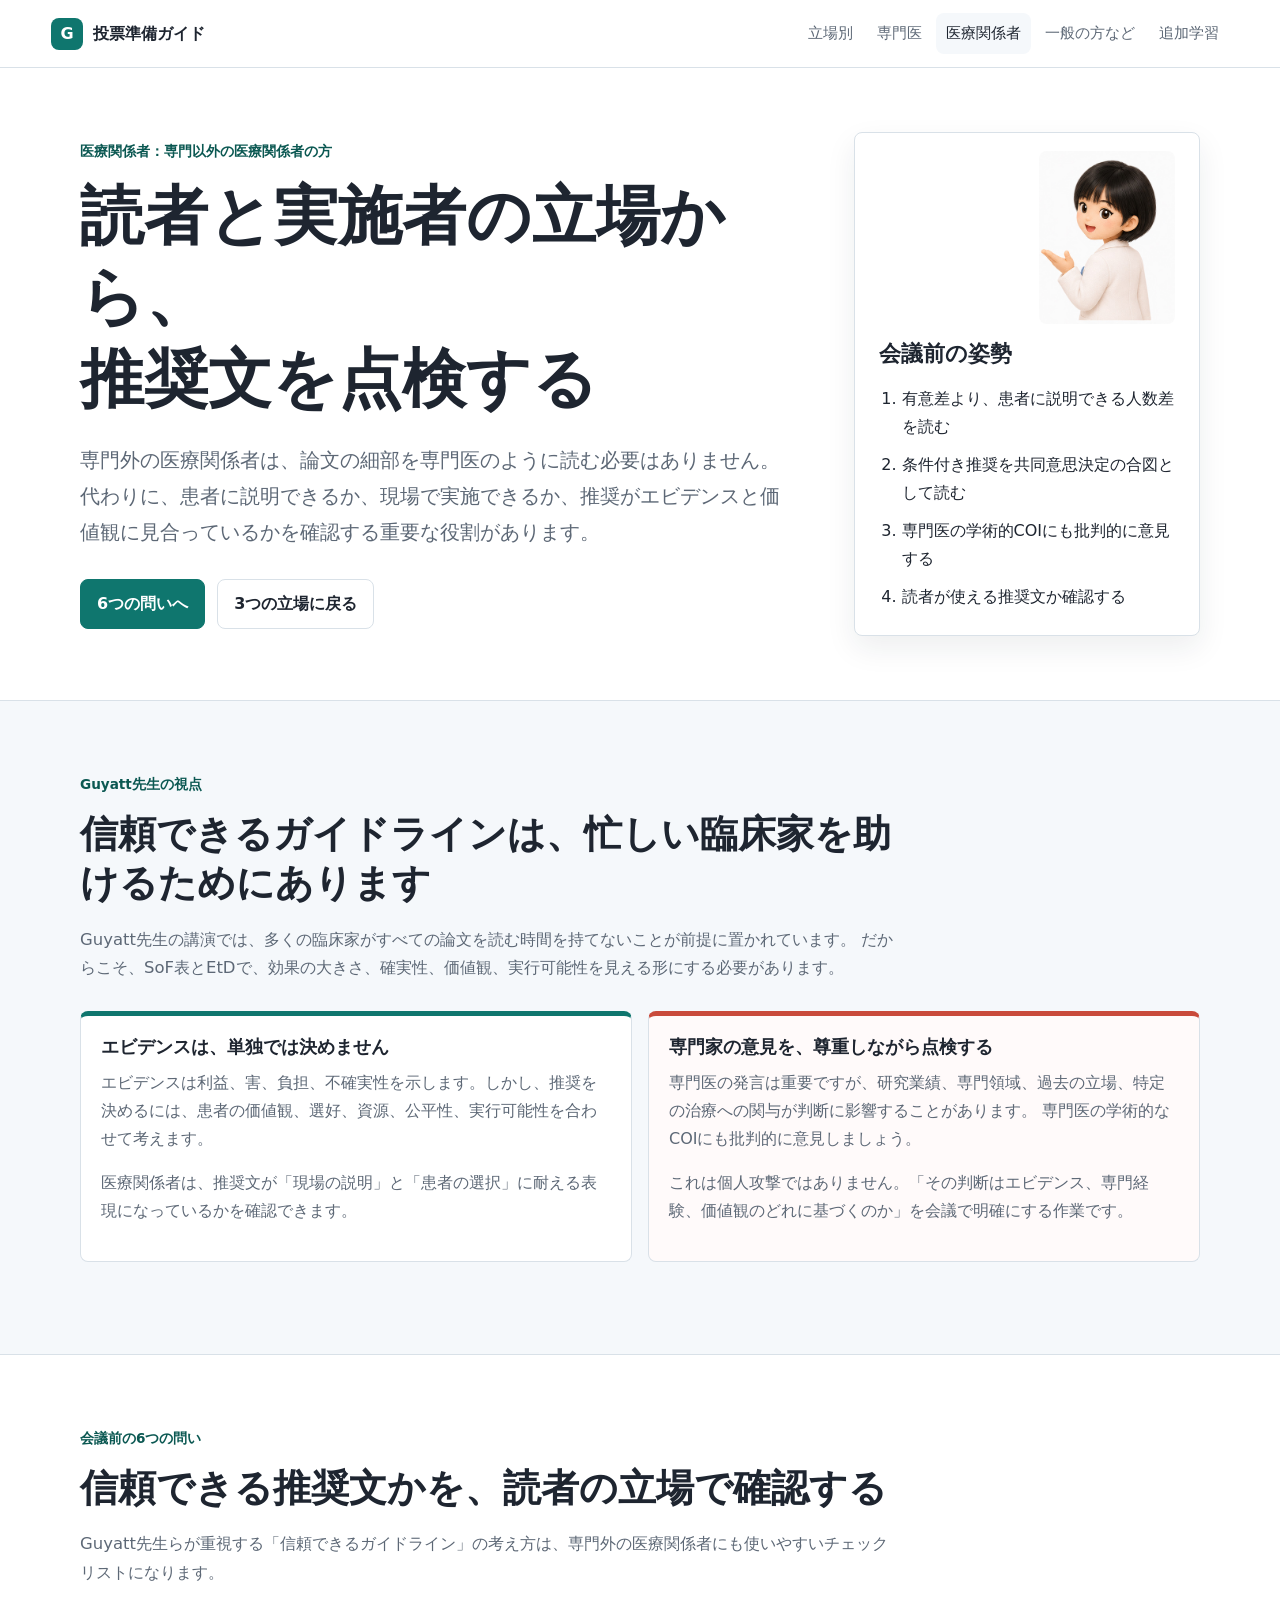
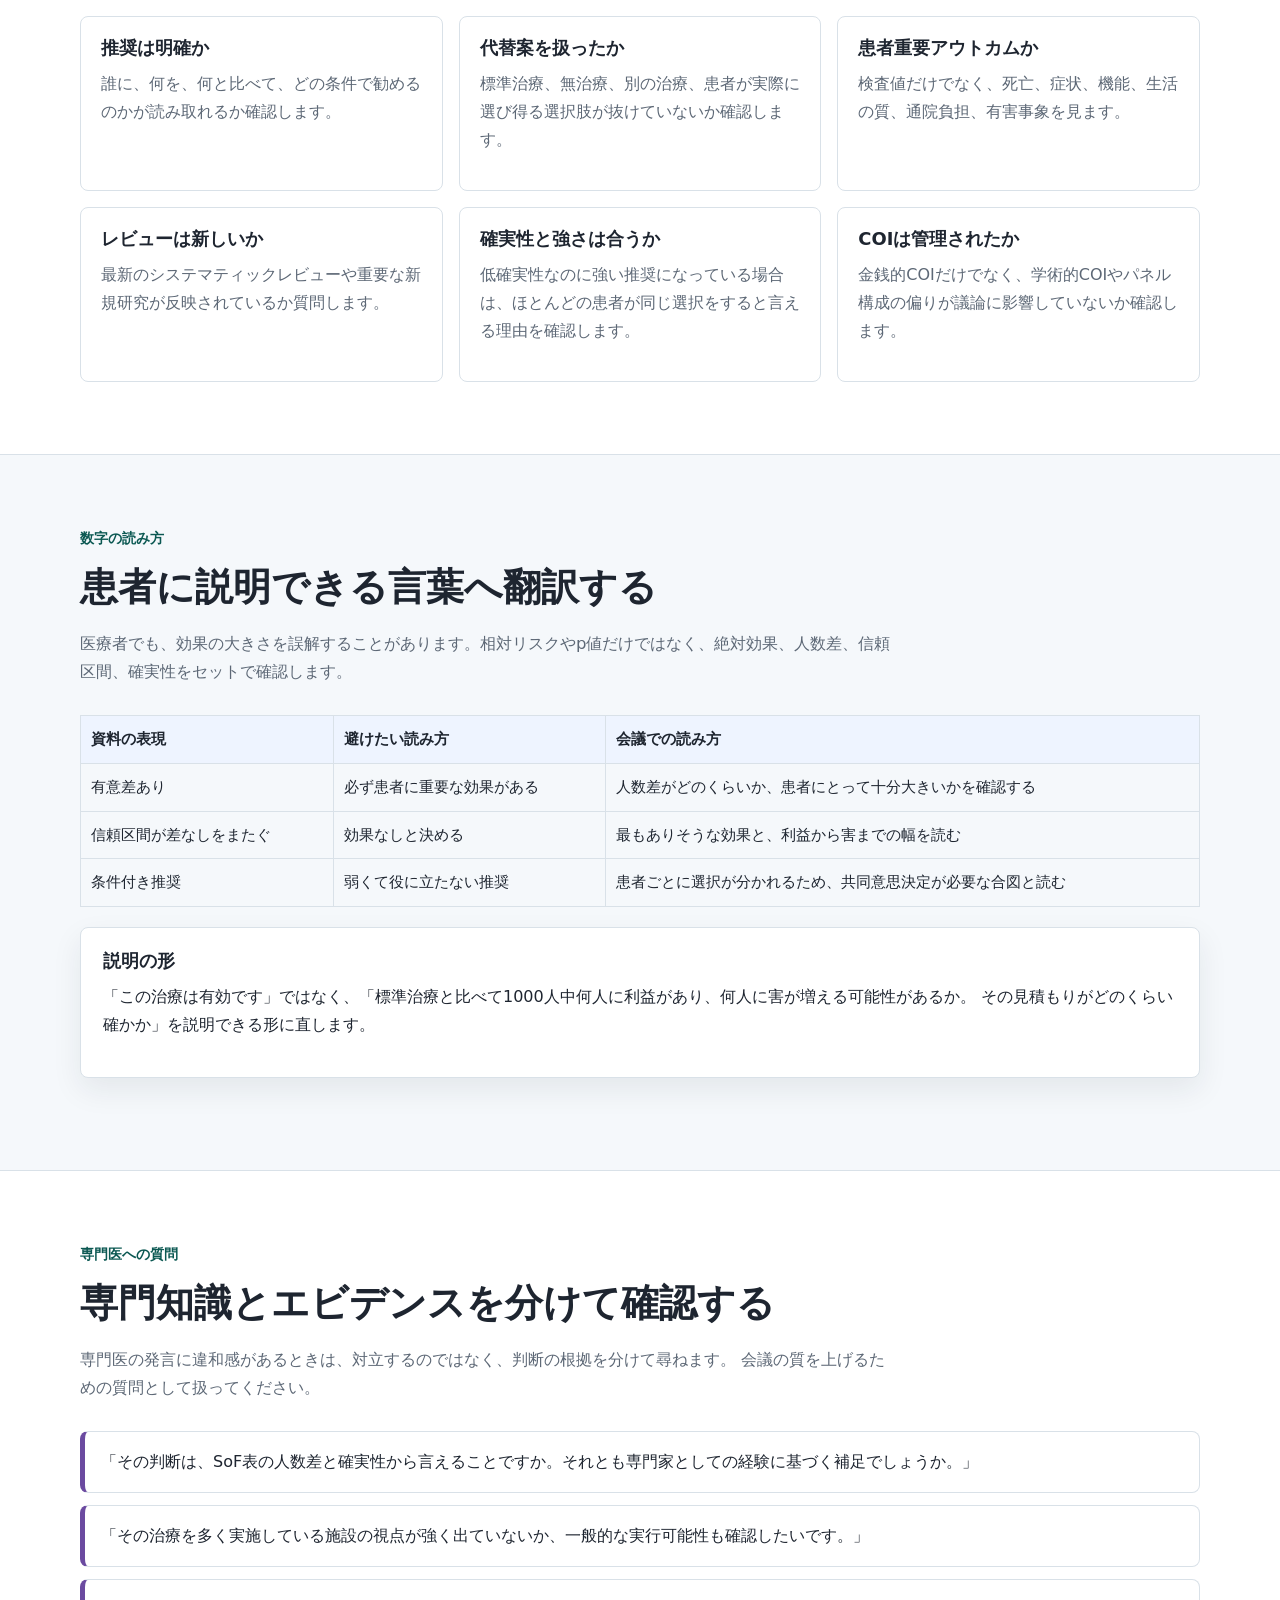
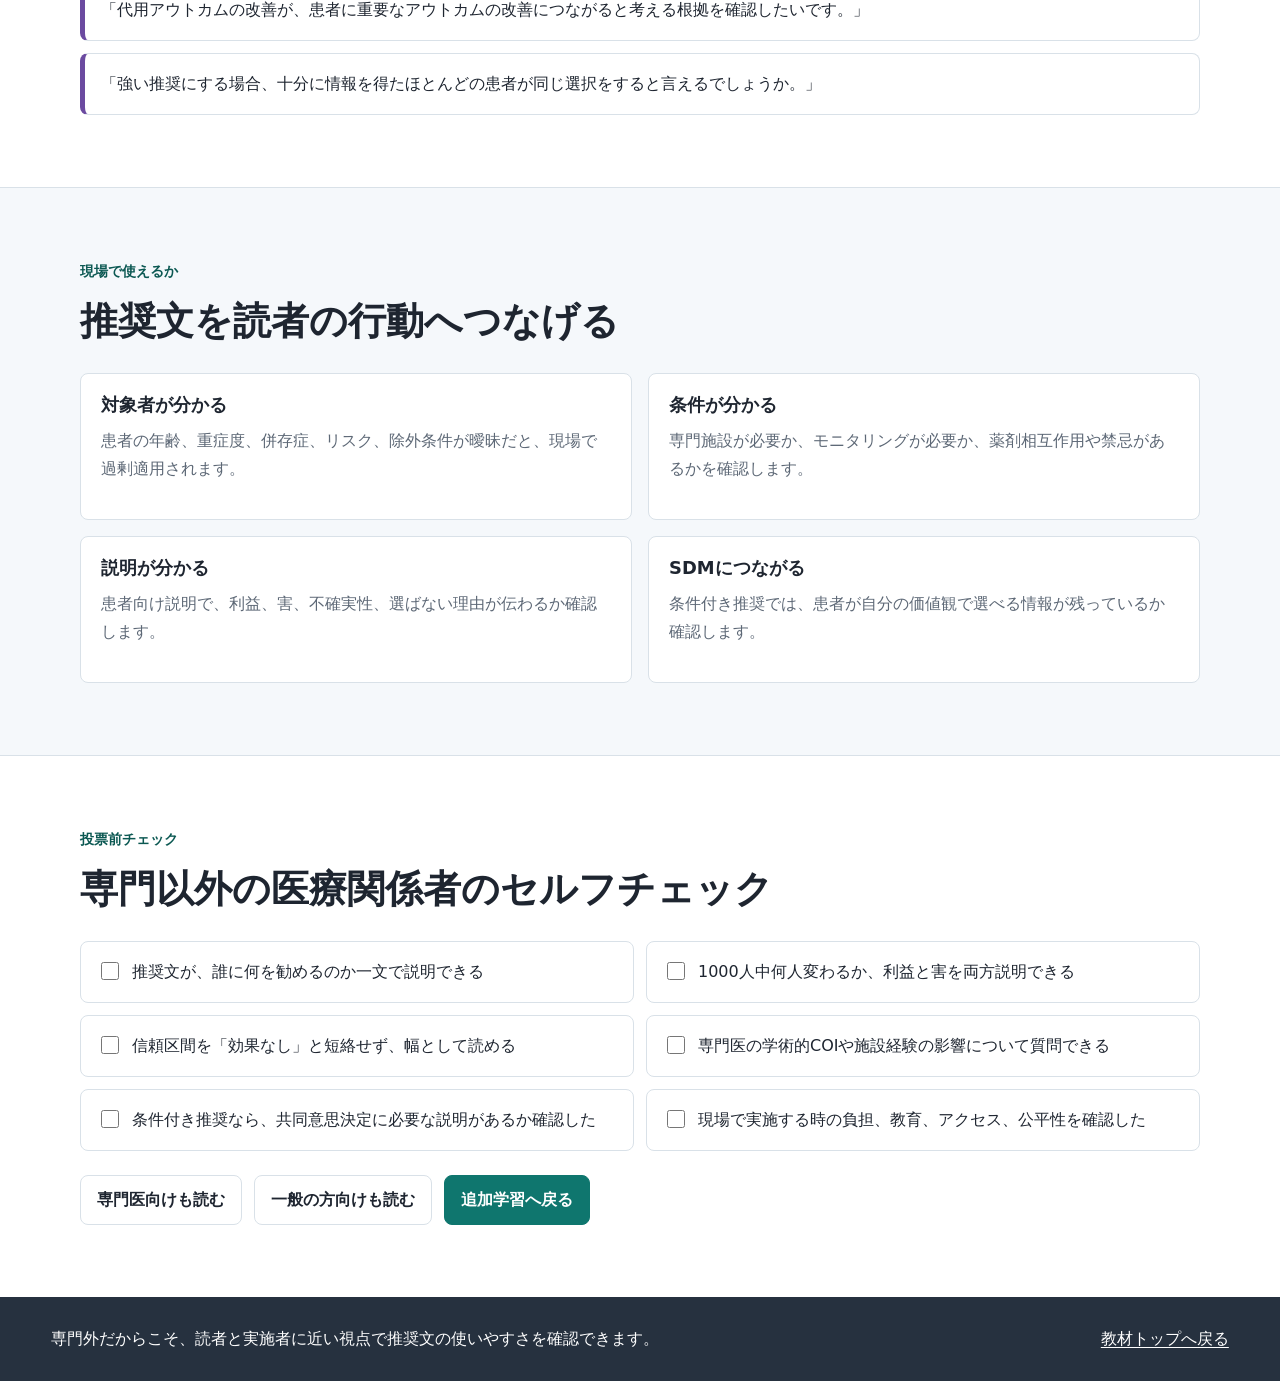
==== commit 2df0997b: "Add guidance for incorporating minority views" ====
--- a/clinician.html
+++ b/clinician.html
@@ -20,7 +20,7 @@
         <a href="index.html#audience-paths">立場別</a>
         <a href="specialist.html">専門医</a>
         <a href="clinician.html" aria-current="page">医療関係者</a>
-        <a href="public.html">患者代表など</a>
+        <a href="public.html">一般の方など</a>
         <a href="index.html#advanced-learning">追加学習</a>
       </nav>
     </header>
@@ -221,7 +221,7 @@
         </div>
         <div class="page-actions next-actions">
           <a class="button secondary" href="specialist.html">専門医向けも読む</a>
-          <a class="button secondary" href="public.html">患者代表など向けも読む</a>
+          <a class="button secondary" href="public.html">一般の方向けも読む</a>
           <a class="button primary" href="index.html#advanced-learning">追加学習へ戻る</a>
         </div>
       </section>
--- a/assets/styles.css
+++ b/assets/styles.css
@@ -896,6 +896,59 @@
   border-left-color: var(--coral);
 }
 
+.dilemma-buttons {
+  display: grid;
+  grid-template-columns: minmax(0, 560px);
+  gap: 14px;
+  margin-top: 22px;
+}
+
+.dilemma-button {
+  display: grid;
+  grid-template-columns: 46px minmax(0, 1fr);
+  gap: 12px 16px;
+  align-items: center;
+  min-width: 0;
+  padding: 20px;
+  color: var(--ink);
+  background: #fff;
+  border: 1px solid var(--line);
+  border-left: 5px solid var(--violet);
+  border-radius: 8px;
+  box-shadow: var(--shadow);
+  text-decoration: none;
+}
+
+.dilemma-button:hover,
+.dilemma-button:focus-visible {
+  border-color: var(--violet);
+  transform: translateY(-1px);
+}
+
+.dilemma-button span {
+  display: grid;
+  grid-row: span 2;
+  place-items: center;
+  width: 46px;
+  height: 46px;
+  color: #fff;
+  background: var(--violet);
+  border-radius: 8px;
+  font-weight: 800;
+}
+
+.dilemma-button strong {
+  display: block;
+  font-size: 1.08rem;
+  line-height: 1.45;
+}
+
+.dilemma-button em {
+  color: var(--muted);
+  font-style: normal;
+  line-height: 1.55;
+}
+
 .audience-grid {
   display: grid;
   grid-template-columns: repeat(3, minmax(0, 1fr));
@@ -932,6 +985,67 @@
   color: var(--teal-dark);
   font-size: 0.9rem;
   font-weight: 800;
+}
+
+.article-hero {
+  min-height: 560px;
+}
+
+.table-wrap {
+  overflow-x: auto;
+}
+
+.decision-table th:first-child,
+.decision-table td:first-child {
+  width: 18%;
+  font-weight: 800;
+}
+
+.details-grid {
+  display: grid;
+  grid-template-columns: repeat(2, minmax(0, 1fr));
+  gap: 16px;
+}
+
+.example-details {
+  min-width: 0;
+  padding: 18px;
+  background: #fff;
+  border: 1px solid var(--line);
+  border-left: 5px solid var(--teal);
+  border-radius: 8px;
+  box-shadow: var(--shadow);
+}
+
+.example-details summary {
+  cursor: pointer;
+  font-weight: 800;
+}
+
+.example-details p:first-of-type {
+  margin-top: 14px;
+}
+
+.template-quote {
+  padding: 14px;
+  color: var(--ink);
+  background: #fff8e8;
+  border: 1px solid #efd08d;
+  border-radius: 8px;
+}
+
+.phrase-bank {
+  display: grid;
+  gap: 12px;
+}
+
+.phrase-bank p {
+  margin: 0;
+  padding: 16px;
+  background: #fff;
+  border: 1px solid var(--line);
+  border-left: 5px solid var(--blue);
+  border-radius: 8px;
 }
 
 .advanced-learning {
@@ -1026,6 +1140,7 @@
   .etd-grid,
   .audience-buttons,
   .audience-grid,
+  .details-grid,
   .meeting-points,
   .post-flow,
   .timeline,
@@ -1125,6 +1240,8 @@
   .example-panel,
   .audience-button,
   .audience-panel,
+  .dilemma-button,
+  .example-details,
   .resource-card {
     max-width: 100%;
   }
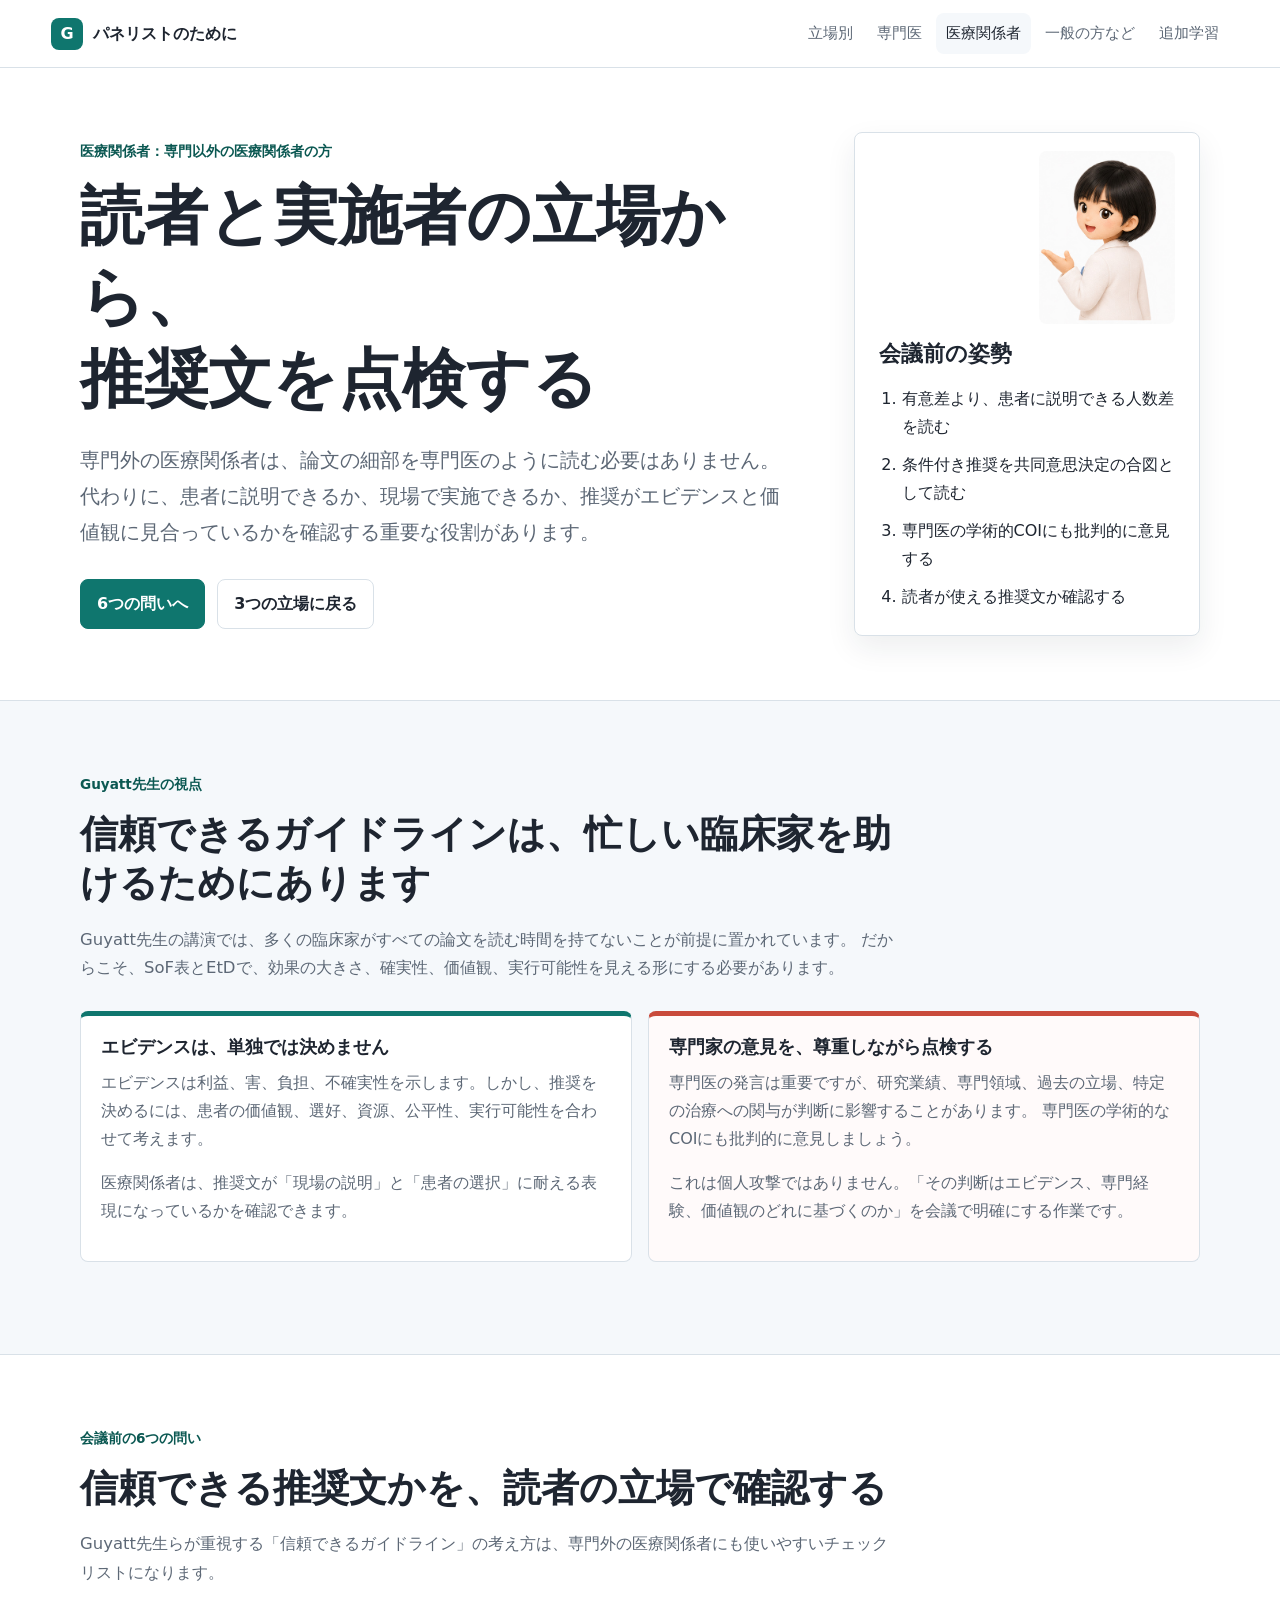
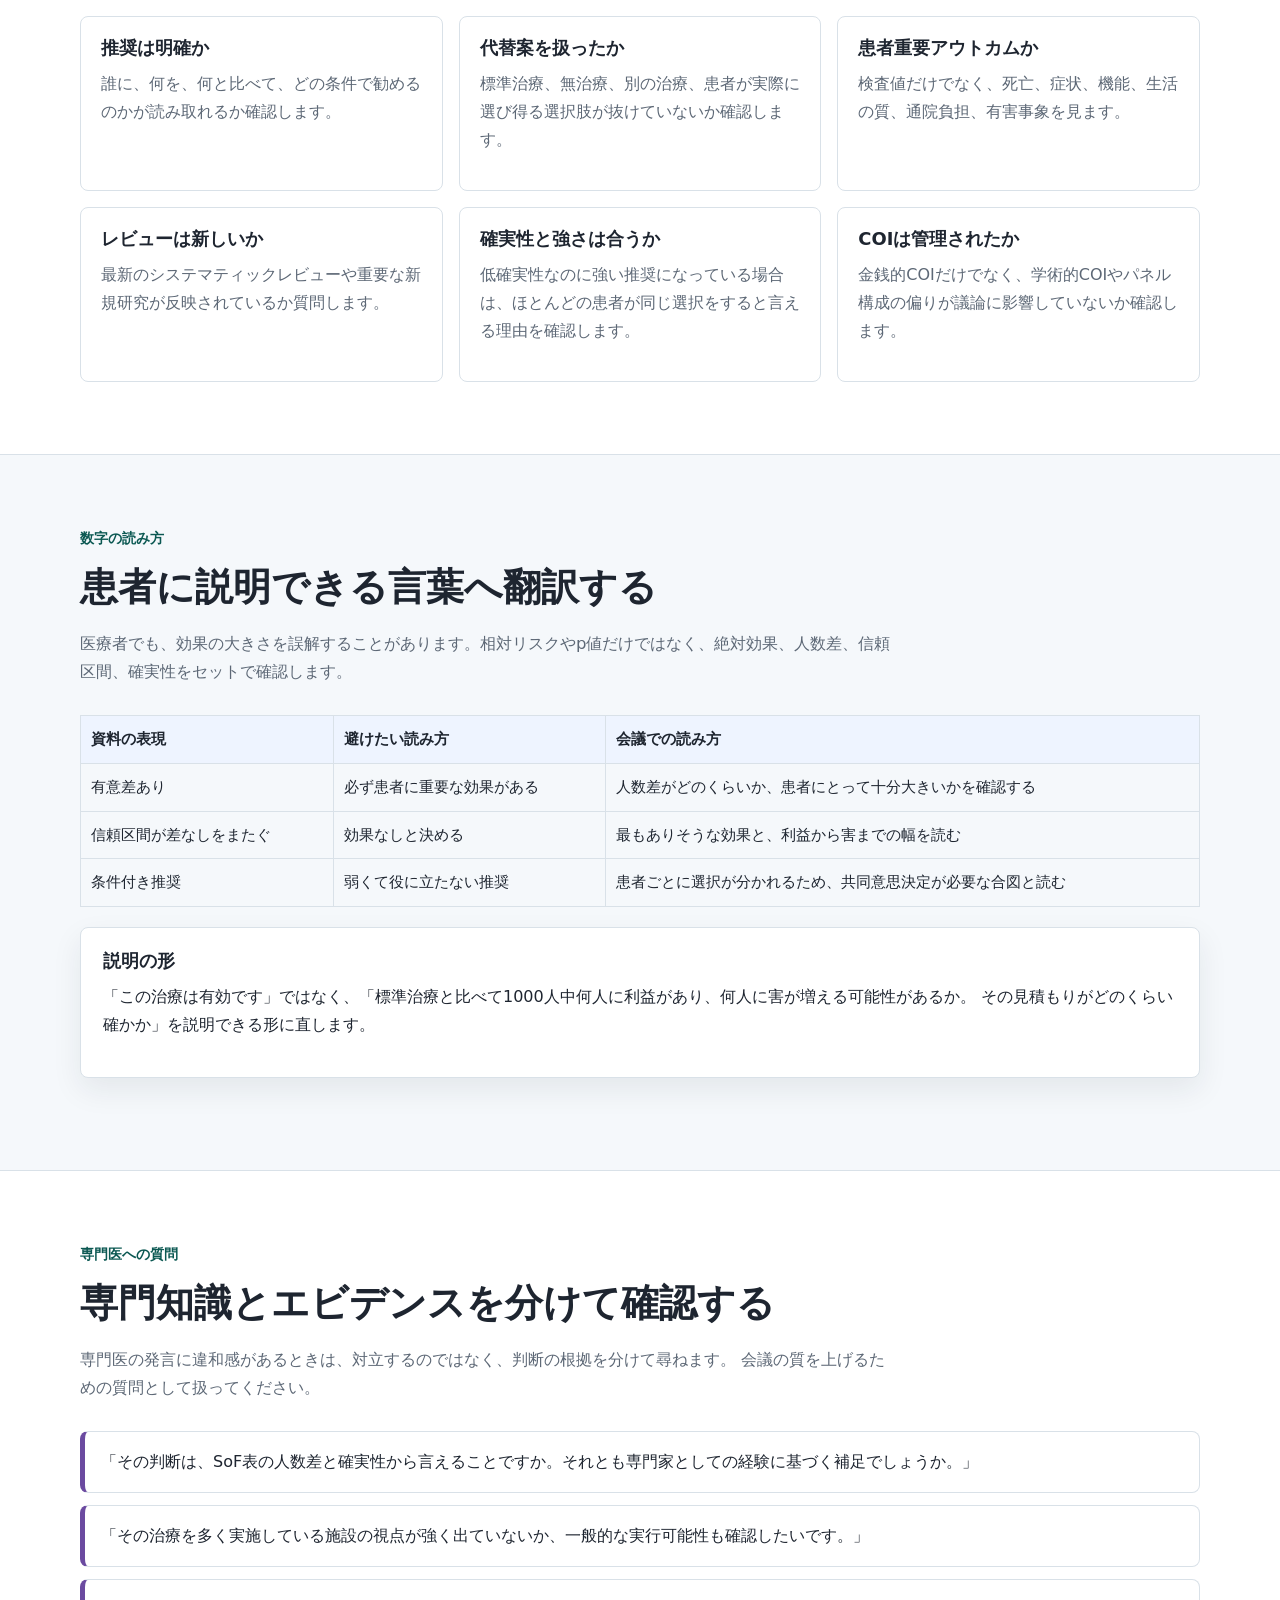
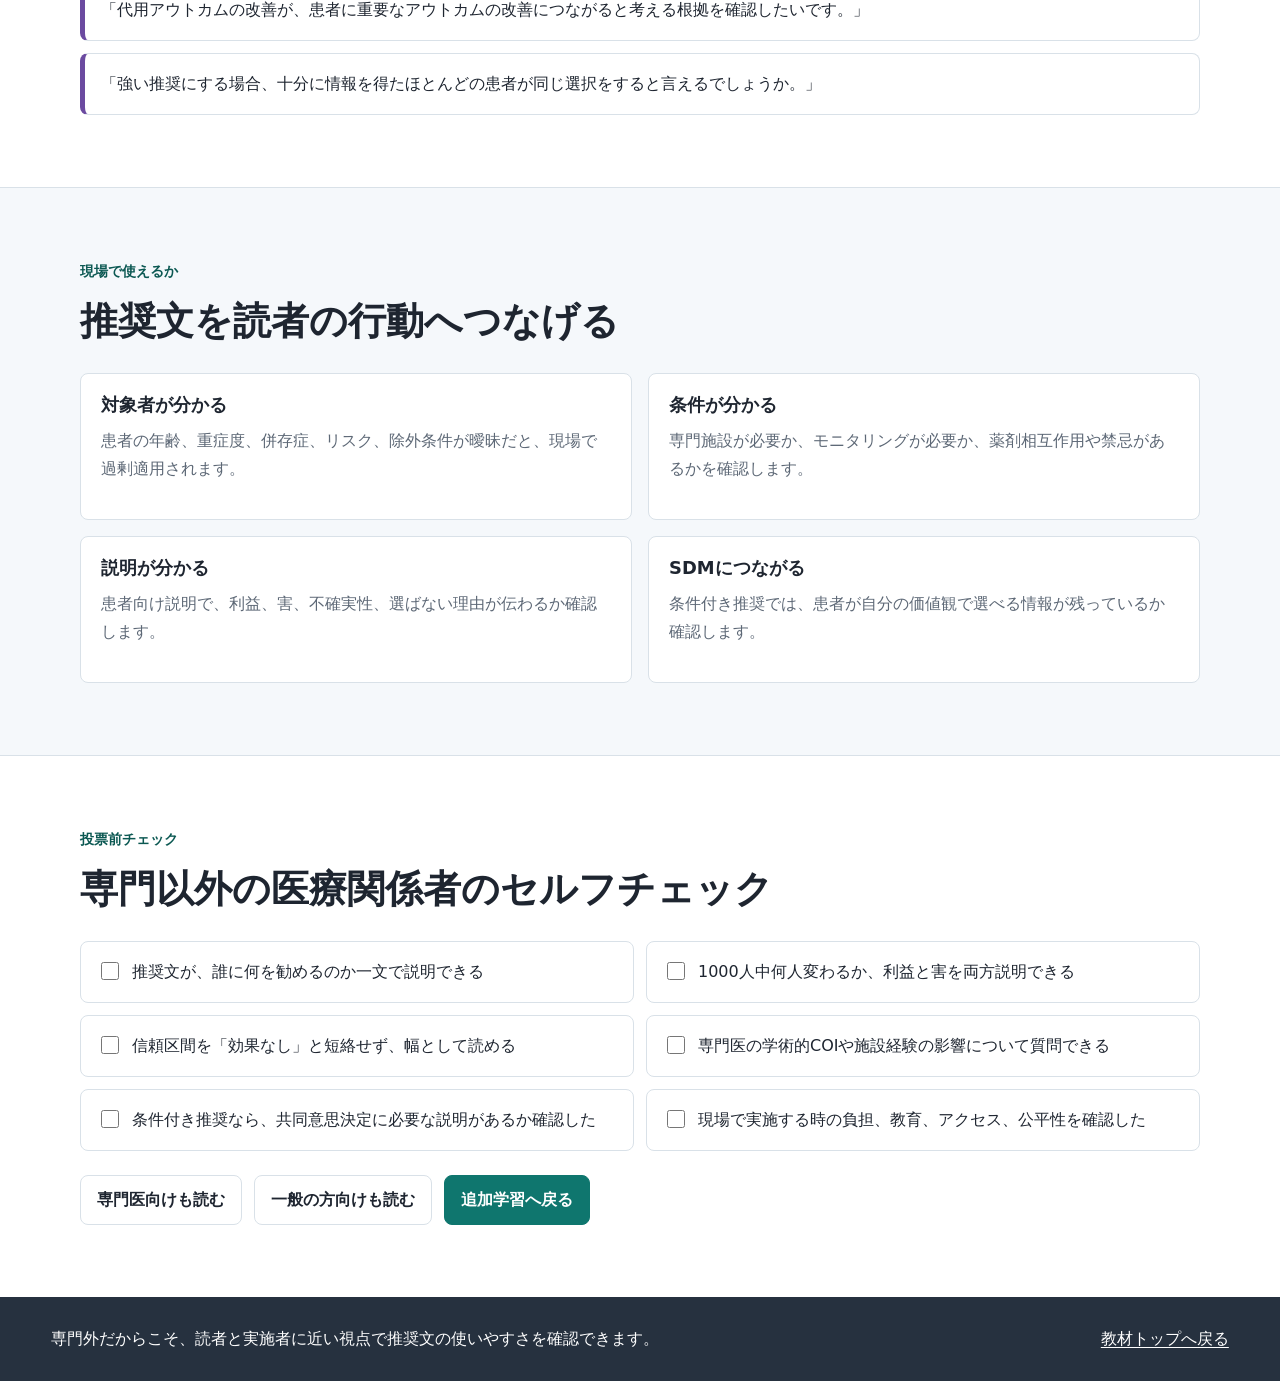
==== commit 8fdc8907: "Revise panel guide with primary sources" ====
--- a/clinician.html
+++ b/clinician.html
@@ -14,7 +14,7 @@
     <header class="topbar" data-topbar>
       <a class="brand" href="index.html#top" aria-label="教材トップへ">
         <span class="brand-mark" aria-hidden="true">G</span>
-        <span>投票準備ガイド</span>
+        <span>パネリストのために</span>
       </a>
       <nav class="topnav" aria-label="立場別ページナビゲーション">
         <a href="index.html#audience-paths">立場別</a>
--- a/assets/styles.css
+++ b/assets/styles.css
@@ -111,6 +111,10 @@
   scroll-margin-top: 170px;
 }
 
+#action-map {
+  scroll-margin-top: 76px;
+}
+
 .band {
   width: 100%;
   max-width: none;
@@ -191,6 +195,13 @@
   margin-top: 22px;
   color: var(--muted);
   font-size: clamp(1.05rem, 2vw, 1.28rem);
+}
+
+.mobile-reading-note {
+  max-width: 780px;
+  margin-top: 10px;
+  color: var(--coral);
+  font-weight: 800;
 }
 
 .hero-actions {
@@ -458,6 +469,11 @@
   gap: 14px;
 }
 
+.meeting-example-actions {
+  max-width: 760px;
+  margin-top: 18px;
+}
+
 .post-flow {
   display: grid;
   grid-template-columns: repeat(4, minmax(0, 1fr));
@@ -714,7 +730,15 @@
   align-items: start;
 }
 
+.mini-table caption {
+  padding: 0 0 10px;
+  color: var(--muted);
+  font-weight: 700;
+  text-align: left;
+}
+
 .mini-table {
+
   width: 100%;
   border-collapse: collapse;
   margin: 18px 0;
@@ -813,6 +837,37 @@
   border-left: 5px solid var(--coral);
 }
 
+.concept-card.warning {
+  border-left: 5px solid var(--coral);
+}
+
+.callout.soft {
+  background: #fff;
+  border-color: rgba(42, 157, 143, 0.25);
+}
+
+.checklist-panel {
+  display: grid;
+  gap: 10px;
+  max-width: 900px;
+}
+
+.checklist-panel label {
+  display: flex;
+  align-items: flex-start;
+  gap: 10px;
+  padding: 14px 16px;
+  background: #fff;
+  border: 1px solid var(--line);
+  border-radius: 8px;
+  box-shadow: var(--shadow);
+}
+
+.checklist-panel input {
+  margin-top: 4px;
+  accent-color: var(--teal);
+}
+
 .sources {
   padding-bottom: 90px;
 }
@@ -898,7 +953,7 @@
 
 .dilemma-buttons {
   display: grid;
-  grid-template-columns: minmax(0, 560px);
+  grid-template-columns: repeat(2, minmax(0, 1fr));
   gap: 14px;
   margin-top: 22px;
 }
@@ -949,6 +1004,47 @@
   line-height: 1.55;
 }
 
+.dilemma-button.no-recommendation {
+  border-left-color: var(--coral);
+}
+
+.dilemma-button.no-recommendation span {
+  background: var(--coral);
+}
+
+.dilemma-button.simulation {
+  border-left-color: var(--blue);
+}
+
+.dilemma-button.simulation span {
+  background: var(--blue);
+}
+
+.simulation-timeline {
+  display: grid;
+  gap: 12px;
+}
+
+.time-row {
+  display: grid;
+  grid-template-columns: 82px minmax(0, 1fr);
+  gap: 14px;
+  padding: 16px;
+  background: #fff;
+  border: 1px solid var(--line);
+  border-radius: 8px;
+  box-shadow: var(--shadow);
+}
+
+.time-row time {
+  color: var(--teal-dark);
+  font-weight: 800;
+}
+
+.time-row h3 {
+  margin-bottom: 6px;
+}
+
 .audience-grid {
   display: grid;
   grid-template-columns: repeat(3, minmax(0, 1fr));
@@ -1109,7 +1205,1340 @@
   border-radius: 8px;
 }
 
+.visual-index {
+  margin: 42px 0 0;
+  padding: 32px 0;
+  border-top: 1px solid var(--line);
+  border-bottom: 1px solid var(--line);
+  scroll-margin-top: 170px;
+}
+
+.visual-index-copy {
+  max-width: 820px;
+  margin-bottom: 22px;
+}
+
+.visual-index-copy h3,
+.compact-head h3 {
+  font-size: clamp(1.35rem, 2.2vw, 1.8rem);
+}
+
+.visual-shortcuts {
+  display: grid;
+  grid-template-columns: repeat(4, minmax(0, 1fr));
+  gap: 14px;
+}
+
+.visual-shortcuts a {
+  display: grid;
+  min-width: 0;
+  min-height: 156px;
+  grid-template-rows: auto auto 1fr;
+  gap: 8px;
+  padding: 18px;
+  color: var(--ink);
+  background: #fff;
+  border: 1px solid var(--line);
+  border-top: 5px solid var(--teal);
+  border-radius: 8px;
+  box-shadow: var(--shadow);
+  text-decoration: none;
+}
+
+.visual-shortcuts a:nth-child(2) {
+  border-top-color: var(--blue);
+}
+
+.visual-shortcuts a:nth-child(3) {
+  border-top-color: var(--amber);
+}
+
+.visual-shortcuts a:nth-child(4) {
+  border-top-color: var(--violet);
+}
+
+.visual-shortcuts a:hover,
+.visual-shortcuts a:focus-visible {
+  border-color: var(--teal);
+  transform: translateY(-2px);
+}
+
+.visual-shortcuts span {
+  display: grid;
+  place-items: center;
+  width: 30px;
+  height: 30px;
+  color: #fff;
+  background: var(--ink);
+  border-radius: 50%;
+  font-weight: 800;
+}
+
+.visual-shortcuts strong {
+  font-size: 1.02rem;
+  line-height: 1.45;
+}
+
+.visual-shortcuts em {
+  color: var(--muted);
+  font-size: 0.9rem;
+  font-style: normal;
+  line-height: 1.6;
+}
+
+.workflow-extension {
+  margin-top: 44px;
+}
+
+.compact-head {
+  margin-bottom: 22px;
+}
+
+.voice-grid {
+  display: grid;
+  grid-template-columns: repeat(2, minmax(0, 1fr));
+  gap: 18px;
+  margin-bottom: 24px;
+}
+
+.voice-card {
+  min-width: 0;
+  padding: 22px;
+  background: #fff;
+  border: 1px solid var(--line);
+  border-left: 5px solid var(--blue);
+  border-radius: 8px;
+  box-shadow: var(--shadow);
+}
+
+.voice-card:nth-child(2) {
+  border-left-color: var(--coral);
+}
+
+.voice-card:nth-child(3) {
+  border-left-color: var(--teal);
+}
+
+.voice-card:nth-child(4) {
+  border-left-color: var(--ink);
+}
+
+.voice-meta {
+  display: flex;
+  align-items: baseline;
+  justify-content: space-between;
+  gap: 12px;
+  margin-bottom: 12px;
+}
+
+.voice-meta span {
+  color: var(--teal-dark);
+  font-size: 0.84rem;
+  font-weight: 800;
+}
+
+.voice-meta strong {
+  text-align: right;
+}
+
+.voice-context {
+  color: var(--muted);
+}
+
+.voice-card blockquote {
+  margin: 18px 0;
+  padding: 14px 16px;
+  color: var(--ink);
+  background: var(--soft);
+  border-left: 4px solid var(--teal);
+  font-weight: 800;
+}
+
+.inline-quote {
+  font-weight: 800;
+}
+
+.source-link {
+  display: inline-flex;
+  min-height: 42px;
+  align-items: center;
+  margin-top: 4px;
+  padding: 8px 12px;
+  border: 1px solid var(--line);
+  border-radius: 8px;
+  font-weight: 700;
+  text-decoration: none;
+}
+
+.voice-card small {
+  display: block;
+  margin-top: 8px;
+  color: var(--muted);
+}
+
+.principle-list {
+  display: grid;
+  grid-template-columns: repeat(2, minmax(0, 1fr));
+  gap: 14px;
+  padding: 0;
+  margin: 0;
+  list-style: none;
+}
+
+.principle-list li {
+  display: grid;
+  min-width: 0;
+  grid-template-columns: 42px minmax(0, 1fr);
+  gap: 14px;
+  align-items: start;
+  padding: 20px;
+  background: #fff;
+  border: 1px solid var(--line);
+  border-radius: 8px;
+}
+
+.principle-number {
+  display: grid;
+  place-items: center;
+  width: 42px;
+  height: 42px;
+  color: #fff;
+  background: var(--teal-dark);
+  border-radius: 8px;
+  font-weight: 800;
+}
+
+.principle-list h3 {
+  margin-top: 2px;
+}
+
+.principle-list p {
+  margin: 0;
+  color: var(--muted);
+}
+
+.panel-phrase-box,
+.principle-sources {
+  margin-top: 24px;
+  padding: 22px;
+  background: #fff;
+  border: 1px solid var(--line);
+  border-radius: 8px;
+  box-shadow: var(--shadow);
+}
+
+.panel-phrase-box {
+  border-left: 6px solid var(--amber);
+}
+
+.panel-phrase-box p {
+  margin: 8px 0 0;
+  font-weight: 700;
+}
+
+.principle-sources a {
+  overflow-wrap: anywhere;
+}
+
+@media (max-width: 900px) {
+  .visual-shortcuts,
+  .voice-grid,
+  .principle-list {
+    grid-template-columns: repeat(2, minmax(0, 1fr));
+  }
+}
+
+@media (max-width: 560px) {
+  .visual-shortcuts,
+  .voice-grid,
+  .principle-list {
+    grid-template-columns: 1fr;
+  }
+
+  .visual-shortcuts a {
+    min-height: 0;
+  }
+
+  .voice-meta {
+    align-items: flex-start;
+    flex-direction: column;
+  }
+
+  .voice-meta strong {
+    text-align: left;
+  }
+
+  .principle-list li {
+    grid-template-columns: 36px minmax(0, 1fr);
+    padding: 16px;
+  }
+
+  .principle-number {
+    width: 36px;
+    height: 36px;
+  }
+}
+
+.role-boundary-grid {
+  display: grid;
+  grid-template-columns: repeat(2, minmax(0, 1fr));
+  gap: 18px;
+  margin: 30px 0 24px;
+}
+
+.role-boundary {
+  min-width: 0;
+  padding: 24px;
+  background: #fff;
+  border: 1px solid var(--line);
+  border-left: 6px solid var(--teal);
+  border-radius: 8px;
+  box-shadow: var(--shadow);
+}
+
+.role-boundary.organisation-owned {
+  border-left-color: var(--amber);
+}
+
+.role-boundary ol,
+.role-boundary ul {
+  margin: 12px 0 0;
+  padding-left: 1.35rem;
+}
+
+.workflow-entry-block {
+  margin: 0 0 38px;
+}
+
+.workflow-entry-label {
+  margin: 0 0 12px;
+  color: var(--teal-dark);
+  font-size: 0.84rem;
+  font-weight: 800;
+}
+
+.workflow-entry-block .workflow-index-button {
+  margin-bottom: 0;
+}
+
+.main-course-start {
+  display: grid;
+  grid-template-columns: auto minmax(0, 1fr);
+  gap: 18px;
+  align-items: center;
+  margin: 0 0 30px;
+  padding: 18px 0;
+  border-top: 1px solid var(--line);
+  border-bottom: 1px solid var(--line);
+}
+
+.main-course-start > span {
+  color: var(--blue);
+  font-size: 0.9rem;
+  font-weight: 900;
+  white-space: nowrap;
+}
+
+.main-course-start p {
+  margin: 0;
+  color: var(--muted);
+  line-height: 1.7;
+}
+
+.workflow-index-button {
+  position: relative;
+  display: grid;
+  grid-template-columns: minmax(0, 1fr) auto;
+  gap: 9px 28px;
+  align-items: center;
+  min-width: 0;
+  overflow: hidden;
+  margin: 0 0 38px;
+  padding: 28px 30px 22px;
+  color: var(--ink);
+  background: #fff;
+  border: 1px solid #9fc9c4;
+  border-left: 8px solid var(--teal);
+  border-radius: 8px;
+  box-shadow: 0 16px 36px rgba(24, 52, 64, 0.14);
+  text-decoration: none;
+  transition: transform 160ms ease, border-color 160ms ease, box-shadow 160ms ease;
+}
+
+.workflow-index-button::before {
+  content: "";
+  position: absolute;
+  inset: 0 0 auto;
+  height: 4px;
+  background: var(--blue);
+}
+
+.workflow-index-button:hover,
+.workflow-index-button:focus-visible {
+  color: var(--ink);
+  border-color: var(--teal-dark);
+  transform: translateY(-2px);
+  box-shadow: 0 20px 42px rgba(24, 52, 64, 0.18);
+}
+
+.workflow-index-kicker {
+  grid-column: 1 / -1;
+  color: var(--teal-dark);
+  font-size: 0.88rem;
+  font-weight: 800;
+}
+
+.workflow-index-copy {
+  display: grid;
+  gap: 6px;
+  min-width: 0;
+}
+
+.workflow-index-copy strong {
+  font-size: 1.34rem;
+  line-height: 1.48;
+}
+
+.workflow-index-copy > span {
+  color: var(--muted);
+  line-height: 1.75;
+}
+
+.workflow-index-open {
+  display: inline-flex;
+  align-items: center;
+  gap: 12px;
+  color: var(--teal-dark);
+  font-weight: 800;
+  white-space: nowrap;
+}
+
+.workflow-index-open > span {
+  display: grid;
+  place-items: center;
+  width: 42px;
+  height: 42px;
+  color: #fff;
+  background: var(--teal-dark);
+  border-radius: 50%;
+  font-size: 1.2rem;
+}
+
+.workflow-index-route {
+  grid-column: 1 / -1;
+  margin-top: 8px;
+  padding-top: 14px;
+  color: #35505d;
+  border-top: 1px solid var(--line);
+  font-size: 0.9rem;
+  font-weight: 700;
+  line-height: 1.7;
+}
+
+.action-map-intro {
+  margin-bottom: 28px;
+}
+
+.action-map-key {
+  display: flex;
+  flex-wrap: wrap;
+  gap: 8px;
+  margin: 24px 0;
+}
+
+.action-key-item,
+.action-vote-kind {
+  display: inline-block;
+  padding: 6px 9px;
+  color: #31444e;
+  background: #fff;
+  border: 1px solid var(--line);
+  border-left: 4px solid var(--teal);
+  border-radius: 4px;
+  font-size: 0.8rem;
+  font-weight: 800;
+  line-height: 1.35;
+}
+
+.action-key-item.is-rating,
+.action-vote-kind.is-rating {
+  border-left-color: var(--blue);
+}
+
+.action-key-item.is-panel,
+.action-vote-kind.is-panel {
+  border-left-color: var(--amber);
+}
+
+.action-key-item.is-vote,
+.action-vote-kind.is-vote {
+  border-left-color: #b64242;
+}
+
+.action-key-item.is-approval,
+.action-vote-kind.is-approval {
+  border-left-color: #6b5b95;
+}
+
+.action-vote-kind {
+  margin-top: 5px;
+}
+
+.action-map {
+  display: grid;
+  gap: 24px;
+  margin: 28px 0 44px;
+}
+
+.action-stage {
+  display: grid;
+  grid-template-columns: minmax(280px, 0.74fr) minmax(0, 2.26fr);
+  min-width: 0;
+  overflow: hidden;
+  background: #fff;
+  border: 1px solid var(--line);
+  border-radius: 8px;
+  box-shadow: var(--shadow);
+}
+
+.action-stage-head {
+  display: grid;
+  grid-template-columns: 44px minmax(0, 1fr);
+  gap: 14px;
+  align-content: start;
+  min-width: 0;
+  padding: 24px;
+  background: #eef5f4;
+  border-right: 1px solid var(--line);
+}
+
+.action-stage:nth-child(even) .action-stage-head {
+  background: #f1f5fb;
+}
+
+.action-step {
+  display: grid;
+  place-items: center;
+  width: 44px;
+  height: 44px;
+  color: #fff;
+  background: var(--teal-dark);
+  border-radius: 8px;
+  font-size: 1.1rem;
+  font-weight: 800;
+}
+
+.action-stage:nth-child(even) .action-step {
+  background: var(--blue);
+}
+
+.action-stage-head h3 {
+  margin-bottom: 10px;
+  font-size: 1.17rem;
+}
+
+.action-stage-head .audience-label {
+  margin-bottom: 5px;
+}
+
+.action-stage-body {
+  min-width: 0;
+}
+
+.action-core {
+  display: grid;
+  grid-template-columns: repeat(2, minmax(0, 1fr));
+  min-width: 0;
+}
+
+.action-core section {
+  min-width: 0;
+  padding: 22px 24px;
+  border-top: 4px solid var(--teal);
+}
+
+.action-core .action-read {
+  border-right: 1px solid var(--line);
+}
+
+.action-core .action-judge {
+  border-top-color: var(--blue);
+}
+
+.action-label {
+  margin: 0 0 10px;
+  color: var(--teal-dark);
+  font-size: 0.86rem;
+  font-weight: 800;
+}
+
+.action-judge .action-label {
+  color: var(--blue);
+}
+
+.action-core ol,
+.action-core ul {
+  margin: 0;
+  padding-left: 1.3rem;
+}
+
+.action-core li + li {
+  margin-top: 7px;
+}
+
+.action-not-this {
+  margin: 16px 0 0;
+  padding: 11px 12px;
+  color: #5c4b24;
+  background: #fff8e7;
+  border-left: 4px solid var(--amber);
+  font-size: 0.9rem;
+  font-weight: 700;
+}
+
+.action-stage-footer {
+  display: grid;
+  grid-template-columns: minmax(0, 1.45fr) auto;
+  gap: 12px 24px;
+  align-items: center;
+  padding: 18px 24px;
+  background: var(--soft);
+  border-top: 1px solid var(--line);
+}
+
+.action-stage-footer p {
+  margin: 0;
+  color: var(--muted);
+  font-size: 0.92rem;
+}
+
+.action-stage-footer strong {
+  color: var(--ink);
+}
+
+.action-detail-link {
+  color: var(--teal-dark);
+  font-size: 0.9rem;
+  font-weight: 800;
+  white-space: nowrap;
+}
+
+.separate-ballots strong {
+  color: var(--blue);
+}
+
+.vote-guide-section {
+  border-top: 5px solid var(--teal);
+}
+
+.vote-guide-index {
+  display: grid;
+  grid-template-columns: repeat(3, minmax(0, 1fr));
+  gap: 12px;
+  margin: 28px 0 34px;
+}
+
+.vote-guide-index a {
+  display: grid;
+  grid-template-columns: 34px minmax(0, 1fr);
+  gap: 2px 10px;
+  align-items: center;
+  min-width: 0;
+  padding: 15px 16px;
+  color: var(--ink);
+  background: #fff;
+  border: 1px solid var(--line);
+  border-left: 5px solid var(--teal);
+  border-radius: 6px;
+  text-decoration: none;
+}
+
+.vote-guide-index a:hover,
+.vote-guide-index a:focus-visible {
+  border-color: var(--teal-dark);
+  box-shadow: var(--shadow);
+}
+
+.vote-guide-index a > span {
+  grid-row: 1 / 3;
+  display: grid;
+  place-items: center;
+  width: 34px;
+  height: 34px;
+  color: #fff;
+  background: var(--teal-dark);
+  border-radius: 6px;
+  font-weight: 800;
+}
+
+.vote-guide-index strong,
+.vote-guide-index small {
+  min-width: 0;
+}
+
+.vote-guide-index small {
+  color: var(--muted);
+}
+
+.ballot-guide {
+  min-width: 0;
+  margin: 28px 0;
+  overflow: hidden;
+  background: #fff;
+  border: 1px solid var(--line);
+  border-radius: 8px;
+  box-shadow: var(--shadow);
+  scroll-margin-top: 90px;
+}
+
+.ballot-guide-head {
+  display: grid;
+  grid-template-columns: 52px minmax(0, 1fr);
+  gap: 16px;
+  align-items: start;
+  padding: 26px 28px;
+  background: #eef5f4;
+  border-bottom: 1px solid var(--line);
+}
+
+.ballot-number {
+  display: grid;
+  place-items: center;
+  width: 52px;
+  height: 52px;
+  color: #fff;
+  background: var(--teal-dark);
+  border-radius: 8px;
+  font-size: 1.3rem;
+  font-weight: 800;
+}
+
+.ballot-guide:nth-of-type(even) .ballot-number {
+  background: var(--blue);
+}
+
+.ballot-guide-head h3 {
+  margin: 0 0 8px;
+  font-size: 1.35rem;
+}
+
+.ballot-guide-head p:last-child {
+  margin: 0;
+  color: var(--muted);
+}
+
+.ballot-question {
+  padding: 19px 28px;
+  background: #f7fbfa;
+  border-left: 6px solid var(--teal);
+  border-bottom: 1px solid var(--line);
+}
+
+.ballot-question p {
+  margin: 5px 0 0;
+  font-size: 1.03rem;
+}
+
+.importance-scale {
+  display: grid;
+  grid-template-columns: repeat(3, minmax(0, 1fr));
+  border-bottom: 1px solid var(--line);
+}
+
+.scale-band {
+  min-width: 0;
+  padding: 22px;
+  border-top: 6px solid #87959d;
+}
+
+.scale-band + .scale-band {
+  border-left: 1px solid var(--line);
+}
+
+.scale-band.is-important {
+  background: #fff9eb;
+  border-top-color: var(--amber);
+}
+
+.scale-band.is-critical {
+  background: #edf7f5;
+  border-top-color: var(--teal);
+}
+
+.scale-band > span {
+  display: block;
+  margin-bottom: 8px;
+  font-size: 1.3rem;
+  font-weight: 800;
+}
+
+.scale-band strong {
+  display: block;
+}
+
+.scale-band p {
+  margin: 7px 0 0;
+  color: var(--muted);
+  font-size: 0.9rem;
+}
+
+.ballot-guide-grid {
+  display: grid;
+  grid-template-columns: repeat(2, minmax(0, 1fr));
+}
+
+.ballot-guide-grid > section {
+  min-width: 0;
+  padding: 24px 28px;
+  border-bottom: 1px solid var(--line);
+}
+
+.ballot-guide-grid > section + section {
+  border-left: 1px solid var(--line);
+}
+
+.ballot-guide h4 {
+  margin: 0 0 12px;
+  font-size: 1.08rem;
+}
+
+.ballot-guide ol,
+.ballot-guide ul {
+  margin: 0;
+  padding-left: 1.35rem;
+}
+
+.ballot-guide li + li {
+  margin-top: 7px;
+}
+
+.ballot-note {
+  margin: 16px 0 0;
+  color: var(--muted);
+  font-size: 0.9rem;
+}
+
+.ballot-warning {
+  padding: 18px 28px;
+  color: #5b4520;
+  background: #fff7e2;
+  border-left: 6px solid var(--amber);
+}
+
+.ballot-warning strong {
+  display: block;
+  margin-bottom: 5px;
+  color: #493716;
+}
+
+.mid-threshold-difference {
+  display: grid;
+  grid-template-columns: repeat(2, minmax(0, 1fr));
+  border-bottom: 1px solid var(--line);
+}
+
+.mid-threshold-difference > section {
+  min-width: 0;
+  padding: 22px 28px;
+  background: #f7fbfa;
+  border-top: 5px solid var(--teal);
+}
+
+.mid-threshold-difference > section + section {
+  background: #f2f6fb;
+  border-top-color: var(--blue);
+  border-left: 1px solid var(--line);
+}
+
+.mid-threshold-bridge {
+  margin: 0;
+  padding: 14px 28px;
+  color: #3f4f57;
+  background: #fff;
+  border-bottom: 1px solid var(--line);
+}
+
+.threshold-examples,
+.strength-comparison {
+  display: grid;
+  grid-template-columns: repeat(2, minmax(0, 1fr));
+  border-bottom: 1px solid var(--line);
+}
+
+.threshold-examples > section,
+.strength-comparison > section {
+  min-width: 0;
+  padding: 24px 28px;
+  border-top: 5px solid var(--blue);
+}
+
+.threshold-examples > section + section,
+.strength-comparison > section + section {
+  border-left: 1px solid var(--line);
+}
+
+.threshold-examples p {
+  margin: 7px 0;
+}
+
+.decision-options {
+  padding: 22px 28px;
+  background: var(--soft);
+  border-bottom: 1px solid var(--line);
+}
+
+.decision-options p {
+  margin: 13px 0 0;
+}
+
+.voting-table {
+  min-width: 840px;
+}
+
+.direction-options {
+  display: grid;
+  grid-template-columns: repeat(4, minmax(0, 1fr));
+  border-bottom: 1px solid var(--line);
+}
+
+.direction-options > section {
+  min-width: 0;
+  padding: 22px;
+  border-top: 5px solid var(--teal);
+}
+
+.direction-options > section + section {
+  border-left: 1px solid var(--line);
+}
+
+.direction-options > section:nth-child(2) {
+  border-top-color: #b64242;
+}
+
+.direction-options > section:nth-child(3) {
+  border-top-color: var(--blue);
+}
+
+.direction-options > section:nth-child(4) {
+  border-top-color: #6b5b95;
+}
+
+.direction-options span {
+  display: block;
+  margin-bottom: 8px;
+  color: var(--muted);
+  font-weight: 800;
+}
+
+.strength-comparison > section:first-child {
+  background: #edf7f5;
+  border-top-color: var(--teal);
+}
+
+.strength-comparison > section:last-child {
+  background: #f2f6fb;
+  border-top-color: var(--blue);
+}
+
+.wording-formula {
+  display: flex;
+  flex-wrap: wrap;
+  gap: 10px;
+  align-items: center;
+  padding: 22px 28px;
+  border-bottom: 1px solid var(--line);
+}
+
+.wording-formula span {
+  padding: 9px 12px;
+  background: var(--soft);
+  border-bottom: 3px solid var(--teal);
+  font-weight: 800;
+}
+
+.wording-formula b {
+  color: var(--muted);
+}
+
+.recommendation-example {
+  padding: 22px 28px;
+  background: #f7fbfa;
+  border-left: 6px solid var(--teal);
+}
+
+.recommendation-example p {
+  margin: 7px 0;
+}
+
+.vote-sequence-summary {
+  margin-top: 32px;
+  padding: 26px;
+  color: #fff;
+  background: #26313f;
+  border-left: 7px solid var(--teal);
+  border-radius: 8px;
+}
+
+.vote-sequence-summary h3 {
+  color: #fff;
+}
+
+.vote-sequence-summary ol {
+  display: grid;
+  grid-template-columns: repeat(4, minmax(0, 1fr));
+  gap: 12px;
+  margin: 18px 0 0;
+  padding: 0;
+  list-style: none;
+}
+
+.vote-sequence-summary li {
+  min-width: 0;
+  padding: 14px;
+  background: rgba(255, 255, 255, 0.09);
+  border-top: 3px solid #7fcfc5;
+}
+
+.vote-sequence-summary strong,
+.vote-sequence-summary span {
+  display: block;
+}
+
+.vote-sequence-summary span {
+  margin-top: 5px;
+  color: #dce7e9;
+  font-size: 0.88rem;
+}
+
+.workflow-list-end {
+  margin-top: 42px;
+  padding: 28px;
+  background: #eef7f5;
+  border: 1px solid #b8d9d4;
+  border-left: 7px solid var(--teal);
+  border-radius: 8px;
+}
+
+.workflow-list-end h3 {
+  margin: 5px 0 10px;
+}
+
+.workflow-list-end > p:not(.eyebrow) {
+  max-width: 860px;
+  margin: 0;
+  color: #38505b;
+  line-height: 1.8;
+}
+
+.workflow-list-end .page-actions {
+  margin-top: 22px;
+}
+
+.main-material-divider {
+  border-top: 5px solid var(--blue);
+  border-bottom: 1px solid var(--line);
+}
+
+.main-material-links {
+  display: grid;
+  grid-template-columns: repeat(4, minmax(0, 1fr));
+  gap: 10px 24px;
+  margin-top: 26px;
+}
+
+.main-material-links a {
+  padding: 11px 0;
+  color: var(--ink);
+  border-bottom: 2px solid var(--line);
+  font-weight: 800;
+  text-decoration: none;
+}
+
+.main-material-links a:hover,
+.main-material-links a:focus-visible {
+  color: var(--teal-dark);
+  border-bottom-color: var(--teal);
+}
+
+.vote-distinction {
+
+
+  margin-top: 26px;
+  padding: 24px;
+  background: #fff;
+  border: 1px solid var(--line);
+  border-left: 6px solid var(--blue);
+  border-radius: 8px;
+  box-shadow: var(--shadow);
+}
+
+.vote-distinction > h3 {
+  margin-bottom: 18px;
+}
+
+@media (max-width: 900px) {
+  .role-boundary-grid {
+    grid-template-columns: 1fr;
+  }
+
+  .workflow-index-button {
+    grid-template-columns: minmax(0, 1fr) auto;
+  }
+
+  .workflow-index-kicker {
+    grid-column: 1 / -1;
+  }
+
+  .action-stage {
+    grid-template-columns: 1fr;
+  }
+
+  .action-stage-head {
+    border-right: 0;
+    border-bottom: 1px solid var(--line);
+  }
+}
+
+@media (max-width: 560px) {
+  .main-course-start {
+    grid-template-columns: 1fr;
+    gap: 5px;
+    padding: 15px 0;
+  }
+
+  .main-course-start > span {
+    white-space: normal;
+  }
+
+  .workflow-list-end {
+    margin-top: 30px;
+    padding: 21px 18px;
+  }
+
+  .workflow-index-button {
+    grid-template-columns: 1fr;
+    gap: 7px;
+    margin-bottom: 30px;
+    padding: 18px;
+  }
+
+  .workflow-index-kicker,
+  .workflow-index-action {
+    grid-column: 1;
+  }
+
+  .workflow-index-button strong {
+    font-size: 1.08rem;
+  }
+
+  .workflow-index-action {
+    margin-top: 4px;
+    white-space: normal;
+  }
+
+  .role-boundary,
+  .vote-distinction {
+    padding: 18px;
+  }
+
+  .action-map {
+    gap: 18px;
+  }
+
+  .action-stage-head {
+    grid-template-columns: 38px minmax(0, 1fr);
+    gap: 12px;
+    padding: 18px;
+  }
+
+  .action-step {
+    width: 38px;
+    height: 38px;
+    font-size: 1rem;
+  }
+
+  .action-stage-head h3 {
+    font-size: 1.08rem;
+  }
+
+  .action-core,
+  .action-stage-footer {
+    grid-template-columns: 1fr;
+  }
+
+  .action-core section {
+    padding: 18px;
+  }
+
+  .action-core .action-read {
+    border-right: 0;
+    border-bottom: 1px solid var(--line);
+  }
+
+  .action-stage-footer {
+    padding: 16px 18px;
+  }
+}
+
+@media (max-width: 900px) {
+  .workflow-index-button {
+    grid-template-columns: minmax(0, 1fr) auto;
+  }
+
+  .workflow-index-copy {
+    grid-column: 1;
+  }
+
+  .workflow-index-open {
+    grid-column: 2;
+  }
+
+  .vote-guide-index,
+  .direction-options,
+  .vote-sequence-summary ol,
+  .main-material-links {
+    grid-template-columns: repeat(2, minmax(0, 1fr));
+  }
+}
+
+@media (max-width: 560px) {
+  .workflow-index-button {
+    grid-template-columns: 1fr;
+    gap: 9px;
+    margin-bottom: 30px;
+    padding: 21px 18px 17px;
+  }
+
+  .workflow-index-kicker,
+  .workflow-index-copy,
+  .workflow-index-open,
+  .workflow-index-route {
+    grid-column: 1;
+  }
+
+  .workflow-index-copy strong {
+    font-size: 1.13rem;
+  }
+
+  .workflow-index-copy > span {
+    font-size: 0.94rem;
+  }
+
+  .workflow-index-open {
+    justify-content: space-between;
+    margin-top: 6px;
+    white-space: normal;
+  }
+
+  .workflow-index-open > span {
+    flex: 0 0 38px;
+    width: 38px;
+    height: 38px;
+  }
+
+  .workflow-index-route {
+    font-size: 0.82rem;
+  }
+
+  .action-map-key {
+    display: grid;
+    grid-template-columns: repeat(2, minmax(0, 1fr));
+  }
+
+  .action-key-item {
+    min-width: 0;
+  }
+
+  .action-stage-footer {
+    grid-template-columns: 1fr;
+  }
+
+  .action-detail-link {
+    white-space: normal;
+  }
+
+  .vote-guide-index,
+  .importance-scale,
+  .mid-threshold-difference,
+  .ballot-guide-grid,
+  .threshold-examples,
+  .direction-options,
+  .strength-comparison,
+  .vote-sequence-summary ol,
+  .main-material-links {
+    grid-template-columns: 1fr;
+  }
+
+  .ballot-guide {
+    scroll-margin-top: 12px;
+  }
+
+  .ballot-guide-head {
+    grid-template-columns: 42px minmax(0, 1fr);
+    gap: 12px;
+    padding: 19px 18px;
+  }
+
+  .ballot-number {
+    width: 42px;
+    height: 42px;
+    font-size: 1.08rem;
+  }
+
+  .ballot-guide-head h3 {
+    font-size: 1.12rem;
+  }
+
+  .ballot-question,
+  .ballot-guide-grid > section,
+  .mid-threshold-difference > section,
+  .threshold-examples > section,
+  .strength-comparison > section,
+  .decision-options,
+  .recommendation-example,
+  .wording-formula,
+  .ballot-warning {
+    padding: 18px;
+  }
+
+  .scale-band {
+    padding: 18px;
+  }
+
+  .scale-band + .scale-band,
+  .ballot-guide-grid > section + section,
+  .mid-threshold-difference > section + section,
+  .threshold-examples > section + section,
+  .strength-comparison > section + section,
+  .direction-options > section + section {
+    border-left: 0;
+  }
+
+  .ballot-guide-grid > section + section,
+  .mid-threshold-difference > section + section,
+  .threshold-examples > section + section,
+  .strength-comparison > section + section {
+    border-top: 1px solid var(--line);
+  }
+
+  .wording-formula {
+    display: grid;
+    grid-template-columns: 1fr;
+  }
+
+  .wording-formula b {
+    display: none;
+  }
+
+  .vote-sequence-summary {
+    padding: 20px 18px;
+  }
+}
+
 .site-footer {
+
+
+
   display: flex;
   justify-content: space-between;
   gap: 18px;
@@ -1140,6 +2569,7 @@
   .etd-grid,
   .audience-buttons,
   .audience-grid,
+  .dilemma-buttons,
   .details-grid,
   .meeting-points,
   .post-flow,
@@ -1189,6 +2619,10 @@
     width: min(100% - 24px, 520px);
     margin-inline: auto;
     padding: 48px 0;
+  }
+
+  #action-map {
+    scroll-margin-top: 0;
   }
 
   .band {
@@ -1222,7 +2656,12 @@
     max-width: 100%;
   }
 
+  .time-row time {
+    font-size: 0.85rem;
+  }
+
   .hero-tool,
+
   .mentor-callout,
   .mentor-note,
   .figure-panel,
@@ -1260,6 +2699,10 @@
     min-height: 210px;
   }
 
+  .time-row {
+    grid-template-columns: 1fr;
+  }
+
   .video-link img {
     min-height: 210px;
   }
@@ -1291,3 +2734,216 @@
     display: block;
   }
 }
+
+
+/* Primary-source audit and first-person meeting accounts */
+.voice-source-note {
+  display: grid;
+  grid-template-columns: max-content minmax(0, 1fr);
+  gap: 16px;
+  align-items: start;
+  margin: -2px 0 22px;
+  padding: 16px 0;
+  border-top: 1px solid var(--line);
+  border-bottom: 1px solid var(--line);
+}
+
+.voice-source-note strong {
+  color: var(--teal-dark);
+}
+
+.voice-card.is-wide {
+  grid-column: 1 / -1;
+  box-shadow: none;
+}
+
+.experience-timeline {
+  display: grid;
+  grid-template-columns: repeat(3, minmax(0, 1fr));
+  gap: 0;
+  margin: 28px 0 36px;
+  border-top: 1px solid var(--line);
+  border-bottom: 1px solid var(--line);
+}
+
+.experience-timeline > div {
+  min-width: 0;
+  padding: 20px clamp(16px, 2.4vw, 28px);
+}
+
+.experience-timeline > div + div {
+  border-left: 1px solid var(--line);
+}
+
+.experience-timeline span {
+  display: block;
+  margin-bottom: 7px;
+  color: var(--coral-dark);
+  font-size: 0.84rem;
+  font-weight: 800;
+}
+
+.experience-timeline strong {
+  display: block;
+  line-height: 1.5;
+}
+
+.experience-timeline p {
+  margin: 8px 0 0;
+  color: var(--muted);
+}
+
+.voice-evidence {
+  display: grid;
+  grid-template-columns: minmax(230px, 0.72fr) minmax(0, 1.55fr);
+  gap: clamp(26px, 5vw, 64px);
+  margin: 34px 0 28px;
+  padding: 32px 0;
+  border-top: 3px solid var(--ink);
+  border-bottom: 1px solid var(--line);
+}
+
+.voice-evidence-intro h3 {
+  margin-top: 6px;
+}
+
+.research-findings {
+  display: grid;
+  grid-template-columns: repeat(2, minmax(0, 1fr));
+  gap: 28px;
+}
+
+.research-findings article {
+  min-width: 0;
+  padding-top: 14px;
+  border-top: 4px solid var(--teal);
+}
+
+.research-findings article + article {
+  border-top-color: var(--coral);
+}
+
+.research-findings p {
+  color: var(--muted);
+}
+
+.research-findings a,
+.source-foundation-grid a {
+  overflow-wrap: anywhere;
+  font-weight: 700;
+}
+
+.source-boundary-text {
+  color: var(--muted);
+}
+
+.source-list-tagged {
+  padding-left: 0;
+  list-style: none;
+}
+
+.source-list-tagged li {
+  display: grid;
+  grid-template-columns: minmax(82px, max-content) minmax(0, 1fr);
+  gap: 12px;
+  align-items: baseline;
+  padding: 11px 0;
+  border-bottom: 1px solid var(--line);
+}
+
+.source-kind {
+  color: var(--teal-dark);
+  font-size: 0.8rem;
+  font-weight: 800;
+}
+
+.evidence-base {
+  margin-top: 22px;
+}
+
+.source-foundation-grid {
+  display: grid;
+  grid-template-columns: repeat(4, minmax(0, 1fr));
+  gap: 24px;
+}
+
+.source-foundation-grid article {
+  min-width: 0;
+  padding-top: 18px;
+  border-top: 5px solid var(--blue);
+}
+
+.source-foundation-grid article:nth-child(2) {
+  border-top-color: var(--teal);
+}
+
+.source-foundation-grid article:nth-child(3) {
+  border-top-color: var(--coral);
+}
+
+.source-foundation-grid article:nth-child(4) {
+  border-top-color: var(--ink);
+}
+
+.source-foundation-grid h3 {
+  margin: 8px 0;
+}
+
+.source-foundation-grid p {
+  color: var(--muted);
+}
+
+.source-foundation-grid a {
+  display: block;
+  margin-top: 8px;
+}
+
+.simulation-boundary {
+  padding-top: 18px;
+  padding-bottom: 18px;
+}
+
+@media (max-width: 900px) {
+  .voice-evidence,
+  .source-foundation-grid {
+    grid-template-columns: repeat(2, minmax(0, 1fr));
+  }
+
+  .voice-evidence-intro {
+    grid-column: 1 / -1;
+  }
+}
+
+@media (max-width: 680px) {
+  .voice-source-note,
+  .voice-evidence,
+  .research-findings,
+  .source-foundation-grid,
+  .experience-timeline {
+    grid-template-columns: 1fr;
+  }
+
+  .voice-card.is-wide,
+  .voice-evidence-intro {
+    grid-column: auto;
+  }
+
+  .experience-timeline > div {
+    padding-inline: 4px;
+  }
+
+  .experience-timeline > div + div {
+    border-top: 1px solid var(--line);
+    border-left: 0;
+  }
+
+  .voice-evidence {
+    gap: 24px;
+    padding-block: 26px;
+  }
+
+  .source-list-tagged li {
+    grid-template-columns: 1fr;
+    gap: 4px;
+  }
+}
